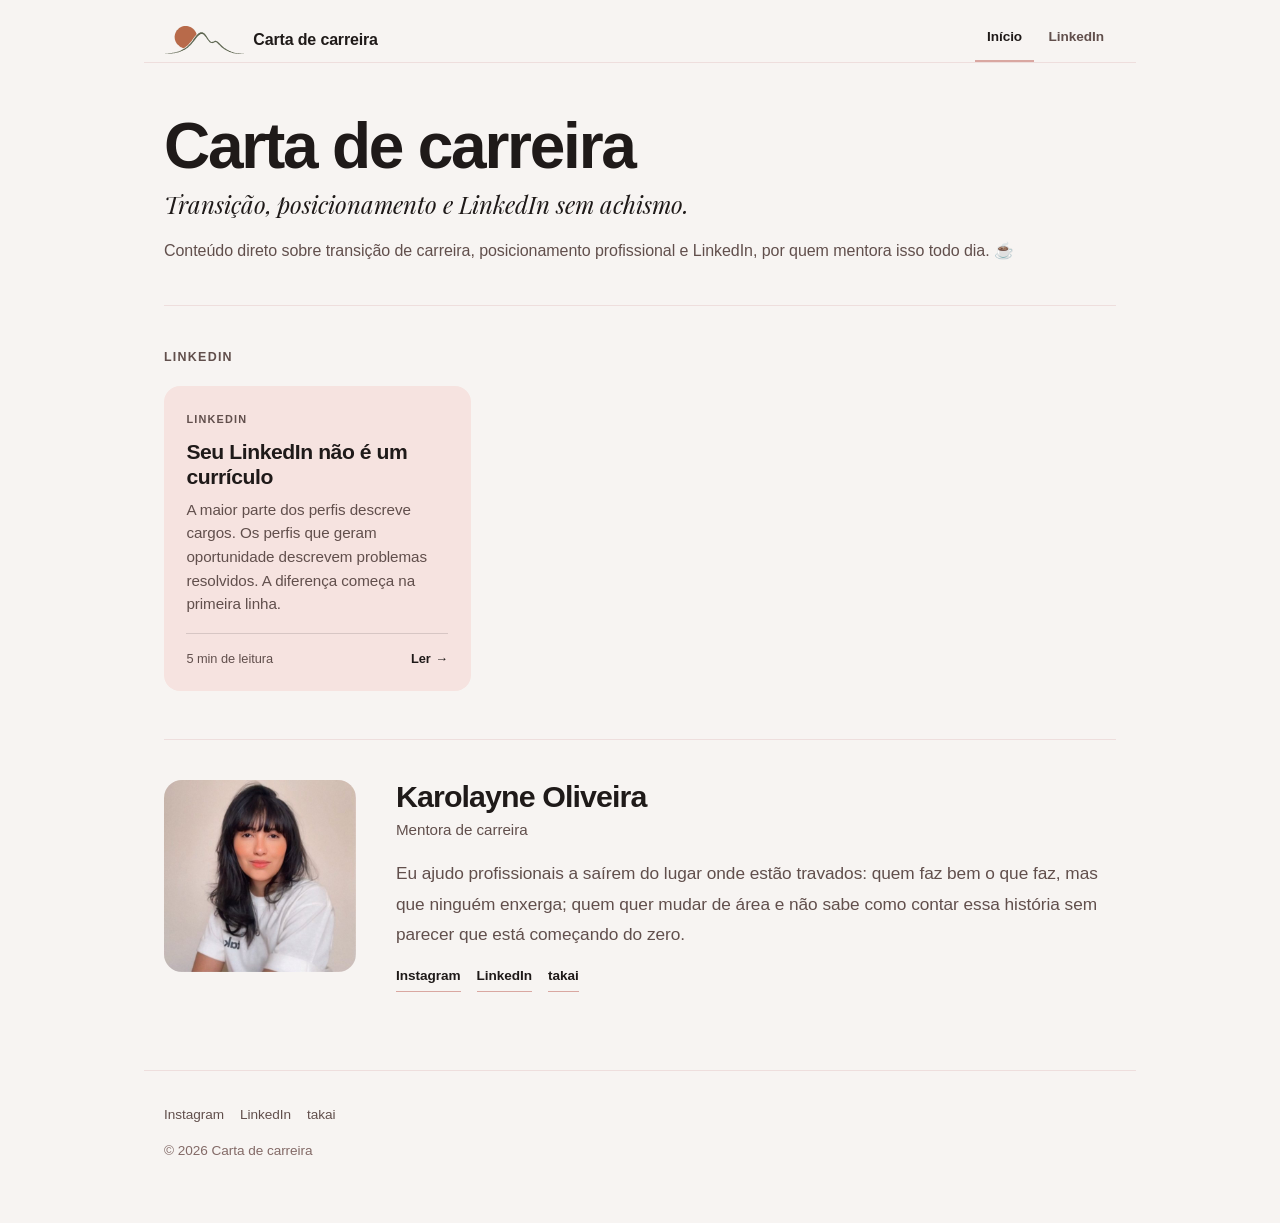
==== docs/index.html @ 56e6398c "Escreve a edição 2 da série de LinkedIn, ainda como rascunho A parte 2 trata da seção Sobre, com a t" ====
<!doctype html>
<html lang="pt-BR">
<head>
<meta charset="utf-8" />
<meta name="viewport" content="width=device-width, initial-scale=1" />
<title>Carta de carreira · Transição, posicionamento e LinkedIn sem achismo.</title>
<meta name="description" content="Conteúdo direto sobre transição de carreira, posicionamento profissional e LinkedIn, por quem mentora isso todo dia. ☕️" />
<link rel="canonical" href="https://somostakai.github.io/karolayne/" />
<link rel="icon" href="./assets/marca-takai.svg" />
<link rel="stylesheet" href="./estilo.css?v=ba05b41b" />

<meta property="og:type" content="website" />
<meta property="og:title" content="Carta de carreira" />
<meta property="og:description" content="Conteúdo direto sobre transição de carreira, posicionamento profissional e LinkedIn, por quem mentora isso todo dia. ☕️" />
<meta property="og:url" content="https://somostakai.github.io/karolayne/" />
<meta property="og:image" content="https://somostakai.github.io/karolayne/assets/og-imagem.png" />
<meta property="og:site_name" content="Carta de carreira" />
<meta name="twitter:card" content="summary_large_image" />
</head>
<body class="pagina-larga">

<header class="topo">
  <a class="topo__marca" href="./">
    <img src="./assets/marca-takai.svg" alt="" />
    <span>Carta de carreira</span>
  </a>
  <nav class="menu" aria-label="Assuntos"><a href="./" aria-current="page">Início</a><a href="./linkedin/">LinkedIn</a></nav>
</header>

<main>
  <div class="hero">
    <h1>Carta de carreira</h1>
    <p class="hero__tagline">Transição, posicionamento e LinkedIn sem achismo.</p>
    <p class="hero__descricao">Conteúdo direto sobre transição de carreira, posicionamento profissional e LinkedIn, por quem mentora isso todo dia. ☕️</p>
  </div>

  <section class="grupo">
  <div class="grupo__topo">
    <h2 class="grupo__titulo">LinkedIn</h2>
    
  </div>
  <ul class="cards"><li class="card card--1">
  <a class="card__link" href="./linkedin-headline/">
    <span class="card__etiqueta">LinkedIn</span>
    <h3 class="card__titulo">Seu LinkedIn não é um currículo</h3>
    <p class="card__resumo">A maior parte dos perfis descreve cargos. Os perfis que geram oportunidade descrevem problemas resolvidos. A diferença começa na primeira linha.</p>
    <span class="card__rodape">
      <span class="card__tempo">5 min de leitura</span>
      <span class="card__ler">Ler<span class="card__seta" aria-hidden="true">&rarr;</span></span>
    </span>
  </a>
</li></ul>
</section>

  <section class="sobre">
  <img class="sobre__foto" src="./assets/foto-karolayne.jpg" alt="Karolayne Oliveira" />
  <div class="sobre__texto">
    <h2 class="sobre__nome">Karolayne Oliveira</h2>
    <p class="sobre__papel">Mentora de carreira</p>
    <p>Eu ajudo profissionais a saírem do lugar onde estão travados: quem faz bem o que faz, mas que ninguém enxerga; quem quer mudar de área e não sabe como contar essa história sem parecer que está começando do zero.</p>
    <p class="sobre__redes"><a href="https://www.instagram.com/karolayne.os/" target="_blank" rel="noopener">Instagram</a><a href="https://www.linkedin.com/in/karolayneoliveira/" target="_blank" rel="noopener">LinkedIn</a><a href="https://linktr.ee/somostakai" target="_blank" rel="noopener">takai</a></p>
  </div>
</section>
</main>

<footer class="rodape">
  
  <p class="rodape__links"><a href="https://www.instagram.com/karolayne.os/" target="_blank" rel="noopener">Instagram</a><a href="https://www.linkedin.com/in/karolayneoliveira/" target="_blank" rel="noopener">LinkedIn</a><a href="https://linktr.ee/somostakai" target="_blank" rel="noopener">takai</a></p>
  <p>© 2026 Carta de carreira</p>
</footer>

</body>
</html>
---- docs/estilo.css ----
@font-face {
  font-family: 'Playfair Display';
  font-style: italic;
  font-weight: 400;
  font-display: swap;
  src: url('assets/fontes/playfair-italic-400-latin-ext.woff2') format('woff2');
  unicode-range: U+0100-02BA, U+02BD-02C5, U+02C7-02CC, U+02CE-02D7, U+02DD-02FF, U+0304, U+0308, U+0329, U+1D00-1DBF, U+1E00-1E9F, U+1EF2-1EFF, U+2020, U+20A0-20AB, U+20AD-20C0, U+2113, U+2C60-2C7F, U+A720-A7FF;
}

@font-face {
  font-family: 'Playfair Display';
  font-style: italic;
  font-weight: 400;
  font-display: swap;
  src: url('assets/fontes/playfair-italic-400-latin.woff2') format('woff2');
  unicode-range: U+0000-00FF, U+0131, U+0152-0153, U+02BB-02BC, U+02C6, U+02DA, U+02DC, U+0304, U+0308, U+0329, U+2000-206F, U+20AC, U+2122, U+2191, U+2193, U+2212, U+2215, U+FEFF, U+FFFD;
}

@font-face {
  font-family: 'Playfair Display';
  font-style: italic;
  font-weight: 600;
  font-display: swap;
  src: url('assets/fontes/playfair-italic-600-latin-ext.woff2') format('woff2');
  unicode-range: U+0100-02BA, U+02BD-02C5, U+02C7-02CC, U+02CE-02D7, U+02DD-02FF, U+0304, U+0308, U+0329, U+1D00-1DBF, U+1E00-1E9F, U+1EF2-1EFF, U+2020, U+20A0-20AB, U+20AD-20C0, U+2113, U+2C60-2C7F, U+A720-A7FF;
}

@font-face {
  font-family: 'Playfair Display';
  font-style: italic;
  font-weight: 600;
  font-display: swap;
  src: url('assets/fontes/playfair-italic-600-latin.woff2') format('woff2');
  unicode-range: U+0000-00FF, U+0131, U+0152-0153, U+02BB-02BC, U+02C6, U+02DA, U+02DC, U+0304, U+0308, U+0329, U+2000-206F, U+20AC, U+2122, U+2191, U+2193, U+2212, U+2215, U+FEFF, U+FFFD;
}

/* Carta de carreira, estilo único do site.
   Mexeu aqui, mudou no índice e em todas as edições.

   Cores da marca: #f7f4f2 (fundo) e #d9a7a1 (rosa).
   O rosa aparece como ele é, em botão e etiquetas, com texto escuro em cima
   (8,2:1). Como ele quase não contrasta com o card branco (2,1:1), o botão
   ganha uma borda um pouco mais fechada para ter silhueta. Texto rosa sobre
   fundo claro é o único caso que exige tom escurecido. */

:root {
  --surface: #f7f4f2;
  --surface-raised: #ffffff;
  --ink: #1f1a19;
  --ink-secondary: #614f4c;
  --ink-muted: #836a67;
  --border: #eededd;
  --accent: #d9a7a1;        /* a cor da marca, usada como ela é */
  --accent-borda: #c98179;  /* dá silhueta ao botão sobre o card branco */
  --accent-forte: #8b5b55;  /* só onde texto rosa precisa de contraste */
  --accent-tint: #f7e5e3;
  --destaque: #d9a7a1;
  --destaque-tint: #f7e5e3;
  --btn-ink: #1f1a19;
  --btn-bg: #d9a7a1;
  --shadow: 0 1px 2px rgba(31, 26, 25, 0.05), 0 8px 24px -12px rgba(31, 26, 25, 0.16);
  --largura: 40rem;
  --card-1: #f6e3e0;
  --card-2: #e7ece2;
  --card-3: #f7e7db;
  /* Helvetica em tudo, título e corpo. Ela não precisa de arquivo hospedado
     nem de licença de web: em Apple já vem instalada, e fora dela a Arial tem
     as mesmas métricas, então substitui sem alterar o layout. O contraste da
     página vem da Playfair nas citações, não de uma segunda fonte de texto. */
  --helvetica: "Helvetica Neue", Helvetica, Arial, "Liberation Sans", sans-serif;
  --titulo: var(--helvetica);
  --corpo: var(--helvetica);
  --citacao: "Playfair Display", Georgia, "Times New Roman", serif;
  --sans: var(--corpo);
  --serif: var(--corpo);
  color-scheme: light;
}

@media (prefers-color-scheme: dark) {
  :root:not([data-theme="light"]) {
    --card-1: #2b2220;
    --card-2: #232722;
    --card-3: #2c2420;
    --surface: #161313;
    --surface-raised: #211d1c;
    --ink: #f4f1f1;
    --ink-secondary: #cbc3c2;
    --ink-muted: #a09392;
    --border: #37302f;
    --accent: #d9a7a1;
    --accent-borda: #d9a7a1;
    --accent-forte: #e3bcb7;
    --accent-tint: rgba(217, 167, 161, 0.18);
    --destaque: #d9a7a1;
    --destaque-tint: rgba(217, 167, 161, 0.16);
    --btn-ink: #161313;
    --btn-bg: #d9a7a1;
    --shadow: 0 1px 2px rgba(0, 0, 0, 0.3), 0 8px 24px -12px rgba(0, 0, 0, 0.5);
    color-scheme: dark;
  }
}

:root[data-theme="dark"] {
  --card-1: #2b2220;
  --card-2: #232722;
  --card-3: #2c2420;
  --surface: #161313;
  --surface-raised: #211d1c;
  --ink: #f4f1f1;
  --ink-secondary: #cbc3c2;
  --ink-muted: #a09392;
  --border: #37302f;
  --accent: #d9a7a1;
  --accent-borda: #d9a7a1;
  --accent-forte: #e3bcb7;
  --accent-tint: rgba(217, 167, 161, 0.18);
  --destaque: #d9a7a1;
  --destaque-tint: rgba(217, 167, 161, 0.16);
  --btn-ink: #161313;
  --btn-bg: #d9a7a1;
  --shadow: 0 1px 2px rgba(0, 0, 0, 0.3), 0 8px 24px -12px rgba(0, 0, 0, 0.5);
  color-scheme: dark;
}

* { box-sizing: border-box; }
html { -webkit-text-size-adjust: 100%; scroll-behavior: smooth; }
body {
  margin: 0;
  background: var(--surface);
  color: var(--ink);
  font-family: var(--corpo);
  font-size: 1.08rem;
  line-height: 1.78;
  letter-spacing: -0.003em;
  -webkit-font-smoothing: antialiased;
}

/* ---------- topo e rodapé ---------- */

.topo {
  max-width: var(--largura); margin: 0 auto;
  padding: 1.1rem 1.25rem 0;
  border-bottom: 1px solid var(--border);
  display: flex; align-items: center; justify-content: space-between;
  flex-wrap: wrap; gap: 0.5rem 1.5rem;
}
.topo__marca {
  display: inline-flex; align-items: center; gap: 0.6rem;
  text-decoration: none; color: var(--ink);
  font-family: var(--sans); font-size: 0.9rem; font-weight: 700;
  letter-spacing: 0.01em;
}
.topo__marca img { height: 28px; width: auto; }
.topo__marca span { font-family: var(--titulo); font-weight: 800; letter-spacing: -0.01em; font-size: 1rem; }
.topo__marca:hover { color: var(--accent-forte); }

/* Menu de assuntos. Rola na horizontal no celular em vez de quebrar linha,
   para o cabeçalho não crescer conforme os assuntos aumentam. */
.menu {
  display: flex; gap: 0.15rem; margin-left: auto;
  overflow-x: auto; scrollbar-width: none;
  font-family: var(--sans);
}
.menu::-webkit-scrollbar { display: none; }
.menu a {
  flex: none;
  padding: 0.45rem 0.75rem 0.7rem;
  font-size: 0.85rem; font-weight: 600; text-decoration: none;
  color: var(--ink-secondary); white-space: nowrap;
  border-bottom: 2px solid transparent;
}
.menu a:hover { color: var(--ink); }
.menu a[aria-current="page"] {
  color: var(--ink); border-bottom-color: var(--accent);
}

.rodape {
  max-width: var(--largura); margin: 0 auto; padding: 2rem 1.25rem 3rem;
  border-top: 1px solid var(--border);
  font-family: var(--sans);
  font-size: 0.85rem; color: var(--ink-muted);
}
.rodape p { margin: 0 0 0.75rem; }
.rodape__bio { color: var(--ink-secondary); }
.rodape__links { display: flex; flex-wrap: wrap; gap: 1rem; }
.rodape a { color: var(--ink-secondary); text-decoration: none; }
.rodape a:hover { color: var(--accent); text-decoration: underline; }

main { max-width: var(--largura); margin: 0 auto; padding: 0 1.25rem 4rem; }

/* ---------- barra de progresso ---------- */

.progresso {
  position: fixed; top: 0; left: 0; height: 3px; width: 0;
  background: var(--accent); z-index: 10; transition: width 80ms linear;
}

/* ---------- cabeçalho da edição ---------- */

.cabecalho { padding: 2rem 0 1.5rem; border-bottom: 1px solid var(--border); margin-bottom: 2rem; }
.etiqueta {
  display: inline-block;
  font-family: var(--sans);
  font-size: 0.72rem; font-weight: 700; text-transform: uppercase; letter-spacing: 0.08em;
  color: var(--btn-ink); background: var(--accent);
  padding: 0.3rem 0.6rem; border-radius: 999px; margin-bottom: 1rem;
}
h1 {
  font-family: var(--titulo);
  font-size: clamp(2.1rem, 6.5vw, 3rem); line-height: 1.08;
  letter-spacing: -0.03em; margin: 0 0 0.75rem; font-weight: 800;
}
.subtitulo {
  font-family: var(--citacao); font-style: italic;
  font-size: 1.28rem; line-height: 1.45; color: var(--ink-secondary);
  margin: 0 0 1.25rem;
}
.meta { font-family: var(--sans); font-size: 0.82rem; color: var(--ink-muted); margin: 0; }

/* ---------- corpo do texto ---------- */

article h2 {
  font-family: var(--titulo);
  font-size: 1.55rem; line-height: 1.2; letter-spacing: -0.02em;
  margin: 2.75rem 0 0.85rem; font-weight: 800;
}
article h3 {
  font-family: var(--titulo);
  font-size: 1.2rem; line-height: 1.3; margin: 2rem 0 0.6rem; font-weight: 700;
}
article p { margin: 0 0 1.25rem; }
article ul, article ol { margin: 0 0 1.35rem; padding-left: 1.3rem; }
article li { margin-bottom: 0.55rem; }
article a { color: var(--ink); text-decoration: underline; text-decoration-color: var(--accent); text-underline-offset: 3px; }
article a:hover { color: var(--accent-forte); }
article strong { font-weight: 700; }
article del { color: var(--ink-muted); text-decoration-thickness: 1px; }
article img { max-width: 100%; height: auto; border-radius: 10px; margin: 1.5rem 0; }
article hr { border: 0; border-top: 1px solid var(--border); margin: 2.5rem 0; }
article code {
  font-family: ui-monospace, SFMono-Regular, Menlo, monospace;
  font-size: 0.9em; background: var(--surface-raised);
  border: 1px solid var(--border); border-radius: 4px; padding: 0.1em 0.35em;
}
article blockquote {
  margin: 1.9rem 0; padding: 0.25rem 0 0.25rem 1.35rem;
  border-left: 3px solid var(--accent); color: var(--ink-secondary);
  font-family: var(--citacao); font-style: italic;
  font-size: 1.22rem; line-height: 1.5;
}
article blockquote p { margin: 0 0 0.85rem; }
article blockquote p:last-child { margin-bottom: 0; }

.callout {
  background: var(--surface-raised); border: 1px solid var(--border);
  border-left: 3px solid var(--destaque);
  border-radius: 10px; padding: 1.15rem 1.25rem; margin: 1.75rem 0;
  font-size: 1rem;
}
.callout p:last-child, .callout ul:last-child, .callout ol:last-child { margin-bottom: 0; }
.callout--exercicio { border-left-color: var(--ink-secondary); }

/* ---------- chamada para o serviço ---------- */

.cta {
  margin: 3.5rem 0 0; padding: 2rem 1.5rem;
  background: var(--surface-raised); border: 1px solid var(--border);
  border-radius: 14px; box-shadow: var(--shadow); text-align: center;
}
.cta__titulo { font-size: 1.4rem; line-height: 1.25; margin: 0 0 0.75rem; font-weight: 700; }
.cta__texto { font-size: 1.02rem; color: var(--ink-secondary); margin: 0 0 1.5rem; }
.cta__botao {
  display: inline-block;
  font-family: var(--sans);
  font-size: 1rem; font-weight: 600; text-decoration: none;
  color: var(--btn-ink); background: var(--btn-bg);
  border: 1px solid var(--accent-borda);
  padding: 0.85rem 1.6rem; border-radius: 999px;
  transition: transform 120ms ease, opacity 120ms ease;
}
.cta__botao:hover { transform: translateY(-1px); opacity: 0.92; }
.cta__nota { font-family: var(--sans); font-size: 0.8rem; color: var(--ink-muted); margin: 0.9rem 0 0; }

/* ---------- outras partes da série ---------- */

.relacionadas { margin-top: 3rem; }
.relacionadas__titulo {
  font-family: var(--sans);
  font-size: 0.78rem; font-weight: 700; text-transform: uppercase; letter-spacing: 0.08em;
  color: var(--ink-muted); margin: 0 0 0.9rem;
}
.rel { list-style: none; margin: 0; padding: 0; }
.rel li { border-top: 1px solid var(--border); }
.rel a { display: flex; gap: 0.85rem; align-items: baseline; padding: 0.85rem 0; text-decoration: none; color: var(--ink); }
.rel a:hover .rel__titulo { color: var(--accent); }
.rel__num { font-family: var(--sans); font-size: 0.75rem; font-weight: 700; color: var(--ink-muted); min-width: 1.1rem; }
.rel__titulo { font-size: 1rem; line-height: 1.35; }


/* ---------- voltar ao topo ---------- */

.ao-topo {
  position: fixed; right: 1.1rem; bottom: 1.1rem; z-index: 20;
  display: flex; align-items: center; justify-content: center;
  width: 2.75rem; height: 2.75rem; padding: 0;
  border: 1px solid var(--accent-borda); border-radius: 999px;
  background: var(--btn-bg); color: var(--btn-ink);
  cursor: pointer; box-shadow: var(--shadow);
  /* escondido até a pessoa descer o suficiente para o botão fazer sentido */
  opacity: 0; visibility: hidden; transform: translateY(0.5rem);
  transition: opacity 160ms ease, transform 160ms ease, visibility 160ms;
}
.ao-topo.visivel { opacity: 1; visibility: visible; transform: translateY(0); }
.ao-topo:hover { opacity: 0.92; }
.ao-topo:focus-visible { outline: 2px solid var(--ink); outline-offset: 2px; }
.ao-topo svg { width: 1.1rem; height: 1.1rem; display: block; }

@media (prefers-reduced-motion: reduce) {
  .ao-topo { transition: none; }
}


/* ---------- convite discreto no topo do artigo ---------- */

.cta-topo {
  display: inline-flex; align-items: center; gap: 0.35rem;
  margin-top: 0.9rem;
  font-family: var(--sans); font-size: 0.86rem; font-weight: 600;
  color: var(--accent-forte); text-decoration: none;
  border-bottom: 1px solid var(--accent);
  padding-bottom: 1px;
}
.cta-topo:hover { color: var(--ink); border-bottom-color: var(--ink); }
.cta-topo__seta { transition: transform 120ms ease; }
.cta-topo:hover .cta-topo__seta { transform: translateX(2px); }


/* ---------- capa ---------- */

.pagina-larga { --largura: 62rem; }

.hero {
  padding: 3.2rem 0 2.6rem;
  border-bottom: 1px solid var(--border); margin-bottom: 2.5rem;
}
/* O tamanho acompanha a largura para o título caber em uma linha sem
   precisar de nowrap, que estouraria a tela em aparelho estreito. */
.hero h1 {
  font-size: clamp(1.95rem, 8.6vw, 4rem); line-height: 1.02;
  letter-spacing: -0.035em; margin: 0 0 0.5rem;
}
.hero__tagline {
  font-family: var(--citacao); font-style: italic;
  font-size: clamp(1.05rem, 2.7vw, 1.5rem); line-height: 1.35;
  color: var(--ink); margin: 0 0 1.1rem;
}
.hero__descricao {
  margin: 0; max-width: none;
  font-size: 1rem; line-height: 1.6; color: var(--ink-secondary);
  /* Sem quebra imposta: a linha inteira cabe na largura da capa e só quebra
     quando a tela é estreita demais para ela. */
  text-wrap: pretty;
}

/* ---------- grade de textos ---------- */

.grupo { margin-bottom: 3rem; }
.grupo__topo {
  display: flex; align-items: baseline; justify-content: space-between;
  gap: 1rem; margin-bottom: 1.1rem;
}
.grupo__titulo {
  font-family: var(--sans);
  font-size: 0.78rem; font-weight: 700; text-transform: uppercase;
  letter-spacing: 0.1em; color: var(--ink-secondary); margin: 0;
}
.grupo__todos {
  font-family: var(--sans); font-size: 0.82rem; font-weight: 600;
  color: var(--accent-forte); text-decoration: none; white-space: nowrap;
}
.grupo__todos:hover { text-decoration: underline; }

.cards {
  list-style: none; margin: 0; padding: 0;
  display: grid; gap: 1rem;
  grid-template-columns: repeat(auto-fill, minmax(17.5rem, 1fr));
}
.card { border-radius: 16px; overflow: hidden; }
.card--1 { background: var(--card-1); }
.card--2 { background: var(--card-2); }
.card--3 { background: var(--card-3); }
.card__link {
  display: flex; flex-direction: column; height: 100%;
  padding: 1.5rem 1.4rem 1.25rem; gap: 0.55rem;
  text-decoration: none; color: var(--ink);
  transition: transform 140ms ease;
}
.card:hover .card__link { transform: translateY(-2px); }
.card__etiqueta {
  font-family: var(--sans);
  font-size: 0.68rem; font-weight: 700; text-transform: uppercase;
  letter-spacing: 0.11em; color: var(--ink-secondary);
}
.card__titulo {
  font-family: var(--titulo);
  font-size: 1.32rem; line-height: 1.16; letter-spacing: -0.02em;
  font-weight: 800; margin: 0.15rem 0 0;
}
.card__resumo {
  font-size: 0.95rem; line-height: 1.55;
  color: var(--ink-secondary); margin: 0 0 0.5rem;
}
.card__rodape {
  margin-top: auto; padding-top: 0.9rem;
  border-top: 1px solid rgba(31, 26, 25, 0.14);
  display: flex; align-items: center; justify-content: space-between;
  font-family: var(--sans); font-size: 0.8rem;
}
:root[data-theme="dark"] .card__rodape,
:root:not([data-theme="light"]) .card__rodape { border-top-color: rgba(244, 241, 241, 0.16); }
@media (prefers-color-scheme: light) {
  :root:not([data-theme="dark"]) .card__rodape { border-top-color: rgba(31, 26, 25, 0.14); }
}
.card__tempo { color: var(--ink-secondary); }
.card__ler { font-weight: 700; display: inline-flex; align-items: center; gap: 0.3rem; }
.card__seta { transition: transform 140ms ease; }
.card:hover .card__seta { transform: translateX(3px); }

.vazio { color: var(--ink-muted); font-style: italic; padding: 2rem 0; }

/* ---------- sobre a autora ---------- */

.sobre {
  margin-top: 1rem; padding-top: 2.5rem;
  border-top: 1px solid var(--border);
  display: grid; gap: 1.5rem;
}
@media (min-width: 44rem) {
  .sobre { grid-template-columns: 12rem 1fr; gap: 2.5rem; align-items: start; }
}
.sobre__foto {
  width: 100%; max-width: 12rem; aspect-ratio: 1; object-fit: cover;
  border-radius: 18px; display: block;
}
.sobre__foto--vazia { background: var(--card-1); }
.sobre__nome {
  font-family: var(--titulo);
  font-size: 1.9rem; line-height: 1.1; letter-spacing: -0.03em;
  font-weight: 800; margin: 0 0 0.2rem;
}
.sobre__papel {
  font-family: var(--sans); font-size: 0.95rem;
  color: var(--ink-secondary); margin: 0 0 1.1rem;
}
.sobre__texto p { margin: 0 0 0.9rem; color: var(--ink-secondary); }
.sobre__redes { display: flex; flex-wrap: wrap; gap: 1rem; margin-top: 1.2rem; }
.sobre__redes a {
  font-family: var(--sans); font-size: 0.85rem; font-weight: 600;
  color: var(--ink); text-decoration: none;
  border-bottom: 1px solid var(--accent); padding-bottom: 2px;
}
.sobre__redes a:hover { color: var(--accent-forte); }

/* Quebra de linha decidida no texto, respeitada só quando há largura para ela. */
.quebra-larga { display: none; }
@media (min-width: 48rem) { .quebra-larga { display: inline; } }
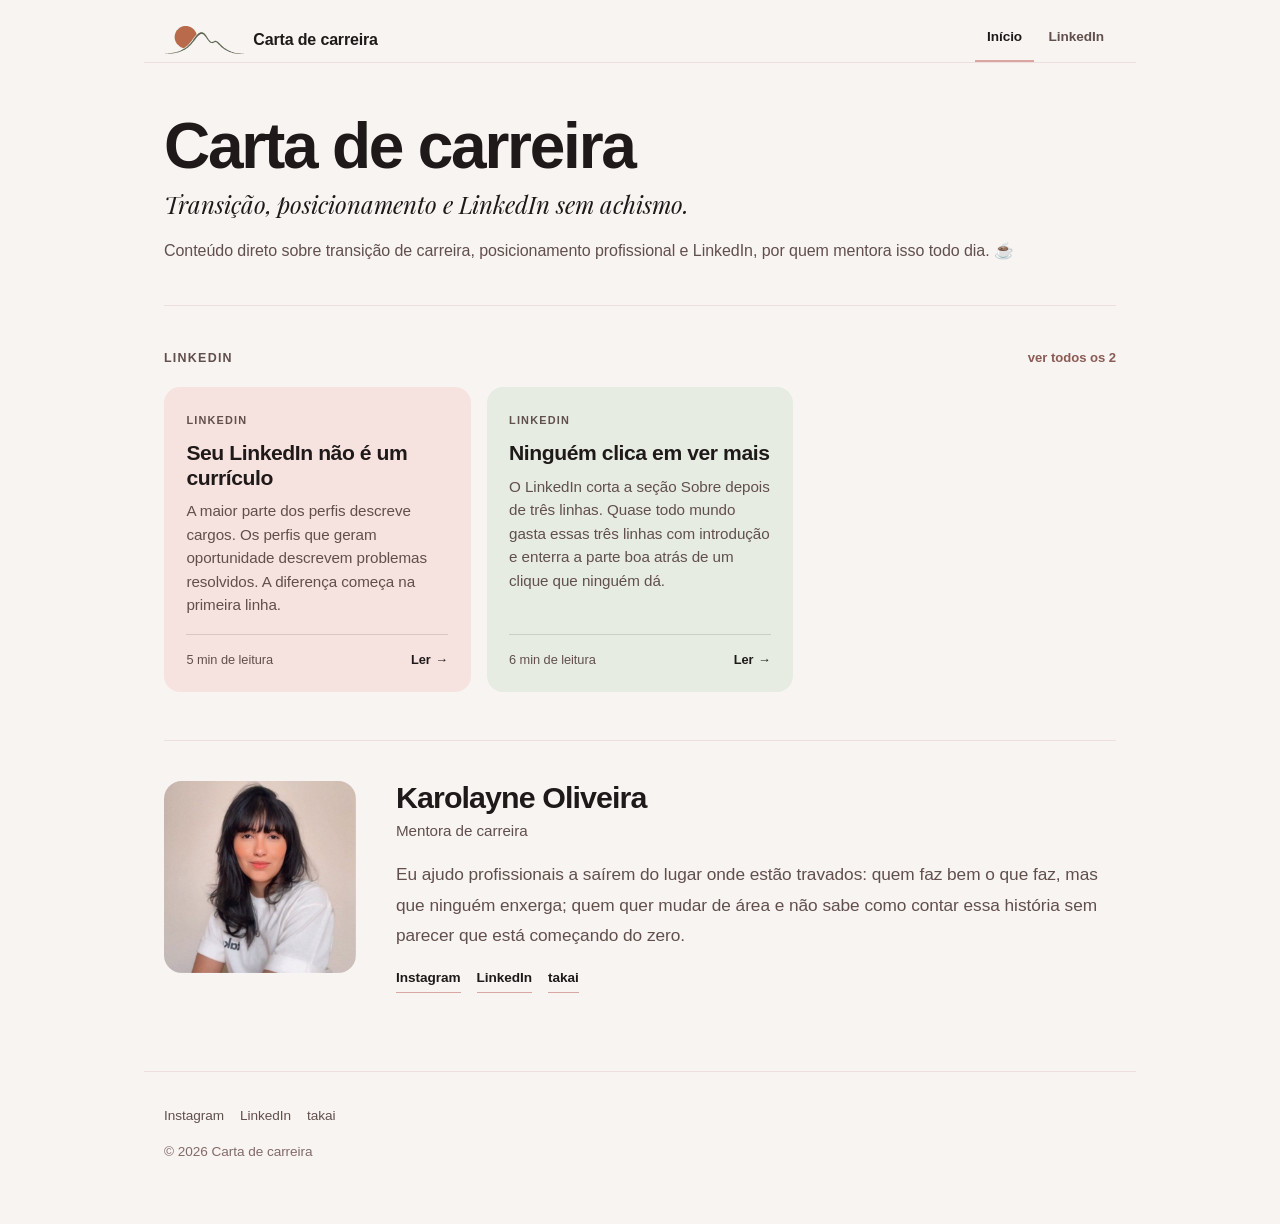
==== commit b521494e: "Publica a edição 2 da série de LinkedIn Aprovada na revisão. Sai o rascunho e o plano da série marca" ====
--- a/docs/index.html
+++ b/docs/index.html
@@ -37,7 +37,7 @@
   <section class="grupo">
   <div class="grupo__topo">
     <h2 class="grupo__titulo">LinkedIn</h2>
-    
+    <a class="grupo__todos" href="./linkedin/">ver todos os 2</a>
   </div>
   <ul class="cards"><li class="card card--1">
   <a class="card__link" href="./linkedin-headline/">
@@ -46,6 +46,17 @@
     <p class="card__resumo">A maior parte dos perfis descreve cargos. Os perfis que geram oportunidade descrevem problemas resolvidos. A diferença começa na primeira linha.</p>
     <span class="card__rodape">
       <span class="card__tempo">5 min de leitura</span>
+      <span class="card__ler">Ler<span class="card__seta" aria-hidden="true">&rarr;</span></span>
+    </span>
+  </a>
+</li>
+<li class="card card--2">
+  <a class="card__link" href="./linkedin-sobre/">
+    <span class="card__etiqueta">LinkedIn</span>
+    <h3 class="card__titulo">Ninguém clica em ver mais</h3>
+    <p class="card__resumo">O LinkedIn corta a seção Sobre depois de três linhas. Quase todo mundo gasta essas três linhas com introdução e enterra a parte boa atrás de um clique que ninguém dá.</p>
+    <span class="card__rodape">
+      <span class="card__tempo">6 min de leitura</span>
       <span class="card__ler">Ler<span class="card__seta" aria-hidden="true">&rarr;</span></span>
     </span>
   </a>
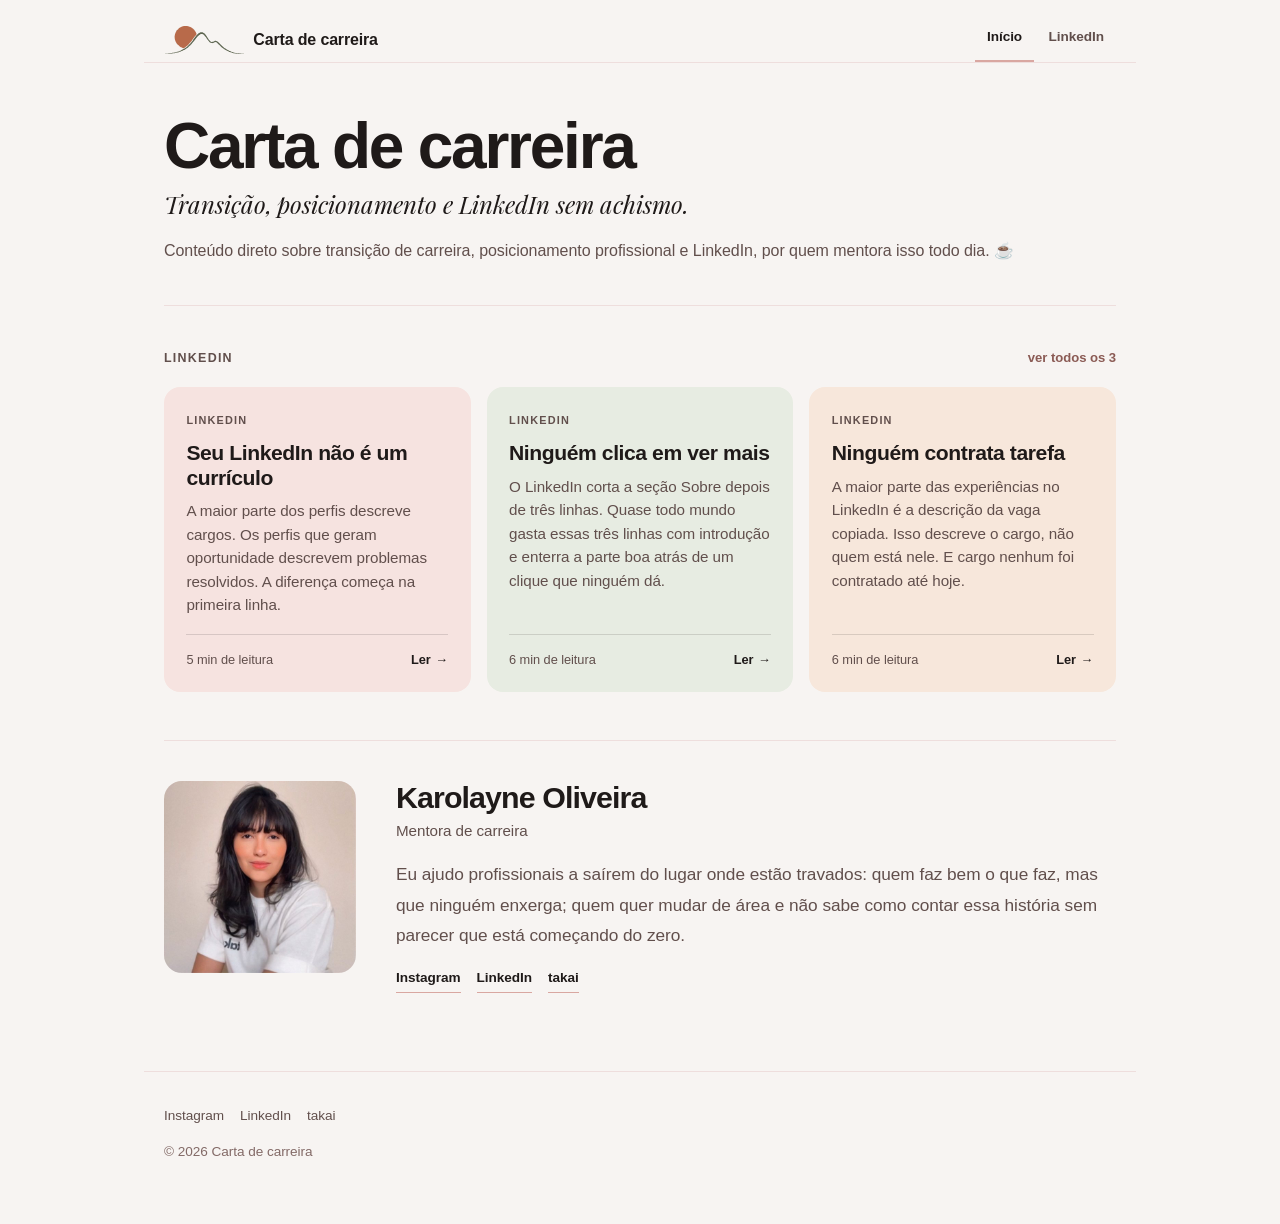
==== commit 9de1ea20: "Publica a edição 3 da série de LinkedIn Aprovada na revisão. Sai o rascunho e o plano marca a parte " ====
--- a/docs/index.html
+++ b/docs/index.html
@@ -37,7 +37,7 @@
   <section class="grupo">
   <div class="grupo__topo">
     <h2 class="grupo__titulo">LinkedIn</h2>
-    <a class="grupo__todos" href="./linkedin/">ver todos os 2</a>
+    <a class="grupo__todos" href="./linkedin/">ver todos os 3</a>
   </div>
   <ul class="cards"><li class="card card--1">
   <a class="card__link" href="./linkedin-headline/">
@@ -55,6 +55,17 @@
     <span class="card__etiqueta">LinkedIn</span>
     <h3 class="card__titulo">Ninguém clica em ver mais</h3>
     <p class="card__resumo">O LinkedIn corta a seção Sobre depois de três linhas. Quase todo mundo gasta essas três linhas com introdução e enterra a parte boa atrás de um clique que ninguém dá.</p>
+    <span class="card__rodape">
+      <span class="card__tempo">6 min de leitura</span>
+      <span class="card__ler">Ler<span class="card__seta" aria-hidden="true">&rarr;</span></span>
+    </span>
+  </a>
+</li>
+<li class="card card--3">
+  <a class="card__link" href="./linkedin-experiencias/">
+    <span class="card__etiqueta">LinkedIn</span>
+    <h3 class="card__titulo">Ninguém contrata tarefa</h3>
+    <p class="card__resumo">A maior parte das experiências no LinkedIn é a descrição da vaga copiada. Isso descreve o cargo, não quem está nele. E cargo nenhum foi contratado até hoje.</p>
     <span class="card__rodape">
       <span class="card__tempo">6 min de leitura</span>
       <span class="card__ler">Ler<span class="card__seta" aria-hidden="true">&rarr;</span></span>
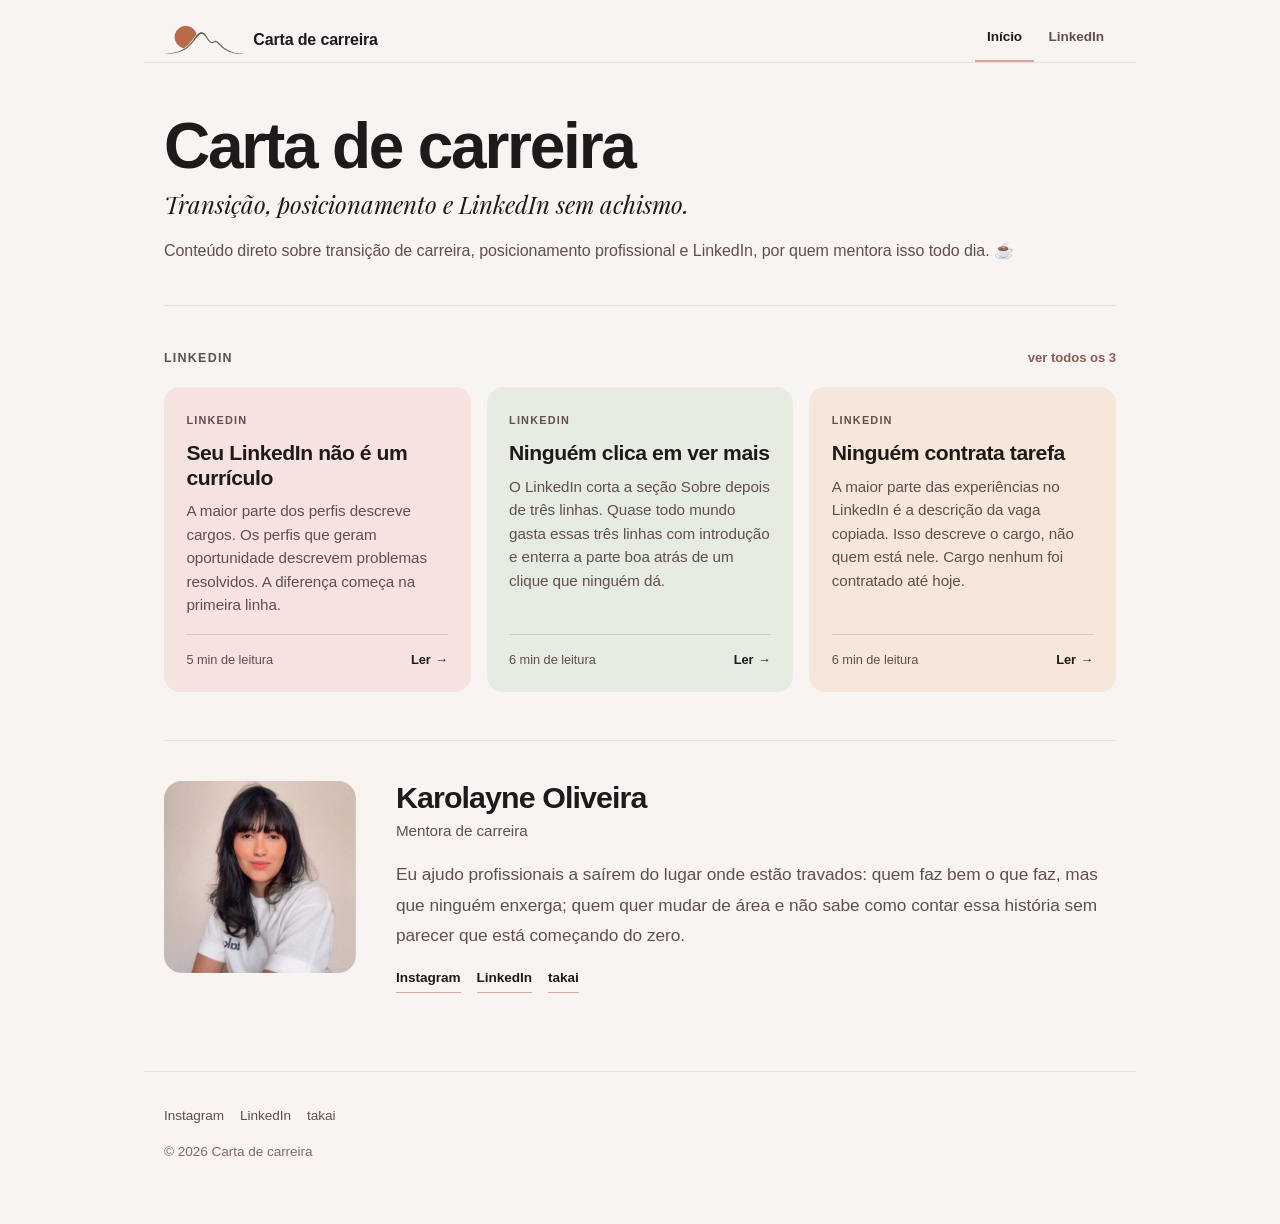
==== commit 235e220b: "Reescreve as frases que começavam com E Nas três edições publicadas havia treze frases abrindo com "" ====
--- a/docs/index.html
+++ b/docs/index.html
@@ -65,7 +65,7 @@
   <a class="card__link" href="./linkedin-experiencias/">
     <span class="card__etiqueta">LinkedIn</span>
     <h3 class="card__titulo">Ninguém contrata tarefa</h3>
-    <p class="card__resumo">A maior parte das experiências no LinkedIn é a descrição da vaga copiada. Isso descreve o cargo, não quem está nele. E cargo nenhum foi contratado até hoje.</p>
+    <p class="card__resumo">A maior parte das experiências no LinkedIn é a descrição da vaga copiada. Isso descreve o cargo, não quem está nele. Cargo nenhum foi contratado até hoje.</p>
     <span class="card__rodape">
       <span class="card__tempo">6 min de leitura</span>
       <span class="card__ler">Ler<span class="card__seta" aria-hidden="true">&rarr;</span></span>
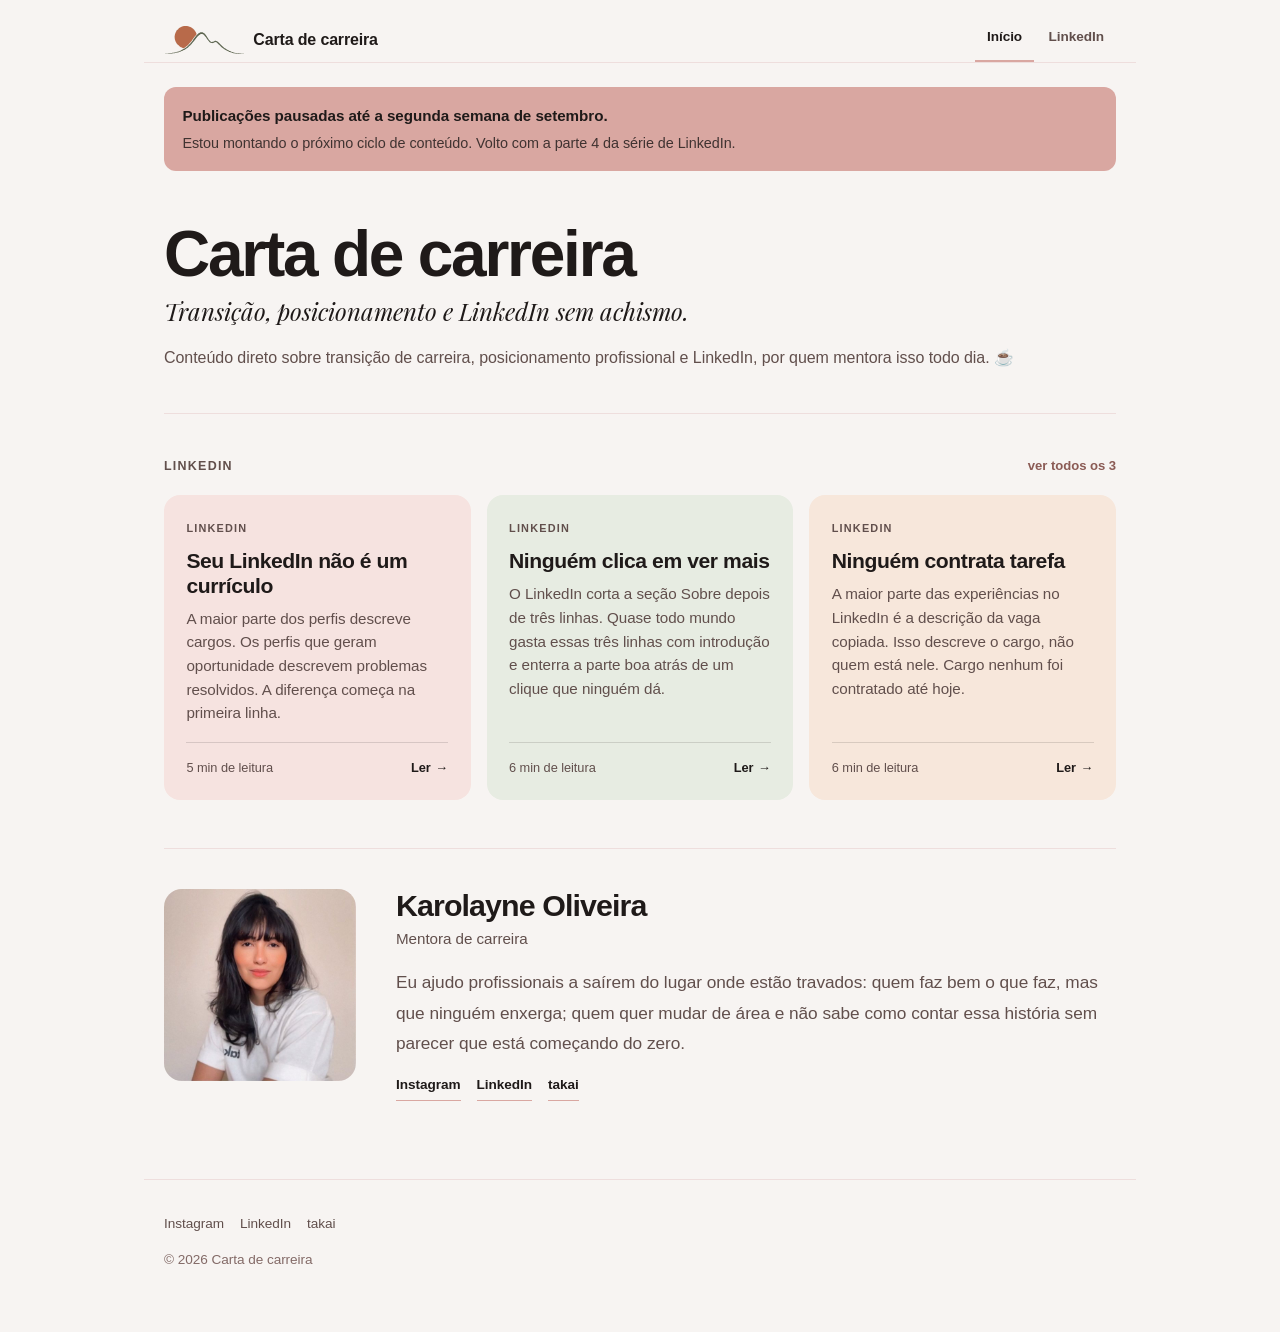
==== commit c008b4fa: "Anuncia a pausa nas publicações com um aviso que vence sozinho Faixa no topo das páginas de listagem" ====
--- a/docs/index.html
+++ b/docs/index.html
@@ -7,7 +7,7 @@
 <meta name="description" content="Conteúdo direto sobre transição de carreira, posicionamento profissional e LinkedIn, por quem mentora isso todo dia. ☕️" />
 <link rel="canonical" href="https://somostakai.github.io/karolayne/" />
 <link rel="icon" href="./assets/marca-takai.svg" />
-<link rel="stylesheet" href="./estilo.css?v=ba05b41b" />
+<link rel="stylesheet" href="./estilo.css?v=f9291752" />
 
 <meta property="og:type" content="website" />
 <meta property="og:title" content="Carta de carreira" />
@@ -28,6 +28,8 @@
 </header>
 
 <main>
+  <div class="aviso" role="status"><strong class="aviso__texto">Publicações pausadas até a segunda semana de setembro.</strong><span class="aviso__detalhe">Estou montando o próximo ciclo de conteúdo. Volto com a parte 4 da série de LinkedIn.</span></div>
+
   <div class="hero">
     <h1>Carta de carreira</h1>
     <p class="hero__tagline">Transição, posicionamento e LinkedIn sem achismo.</p>
--- a/docs/estilo.css
+++ b/docs/estilo.css
@@ -464,3 +464,16 @@
 /* Quebra de linha decidida no texto, respeitada só quando há largura para ela. */
 .quebra-larga { display: none; }
 @media (min-width: 48rem) { .quebra-larga { display: inline; } }
+
+/* ---------- aviso temporário ---------- */
+
+.aviso {
+  margin: 1.5rem 0 0;
+  padding: 0.9rem 1.15rem;
+  background: var(--accent); color: var(--btn-ink);
+  border-radius: 12px;
+  font-family: var(--sans);
+  display: flex; flex-wrap: wrap; align-items: baseline; gap: 0.15rem 0.6rem;
+}
+.aviso__texto { font-size: 0.95rem; font-weight: 700; }
+.aviso__detalhe { font-size: 0.9rem; opacity: 0.82; }
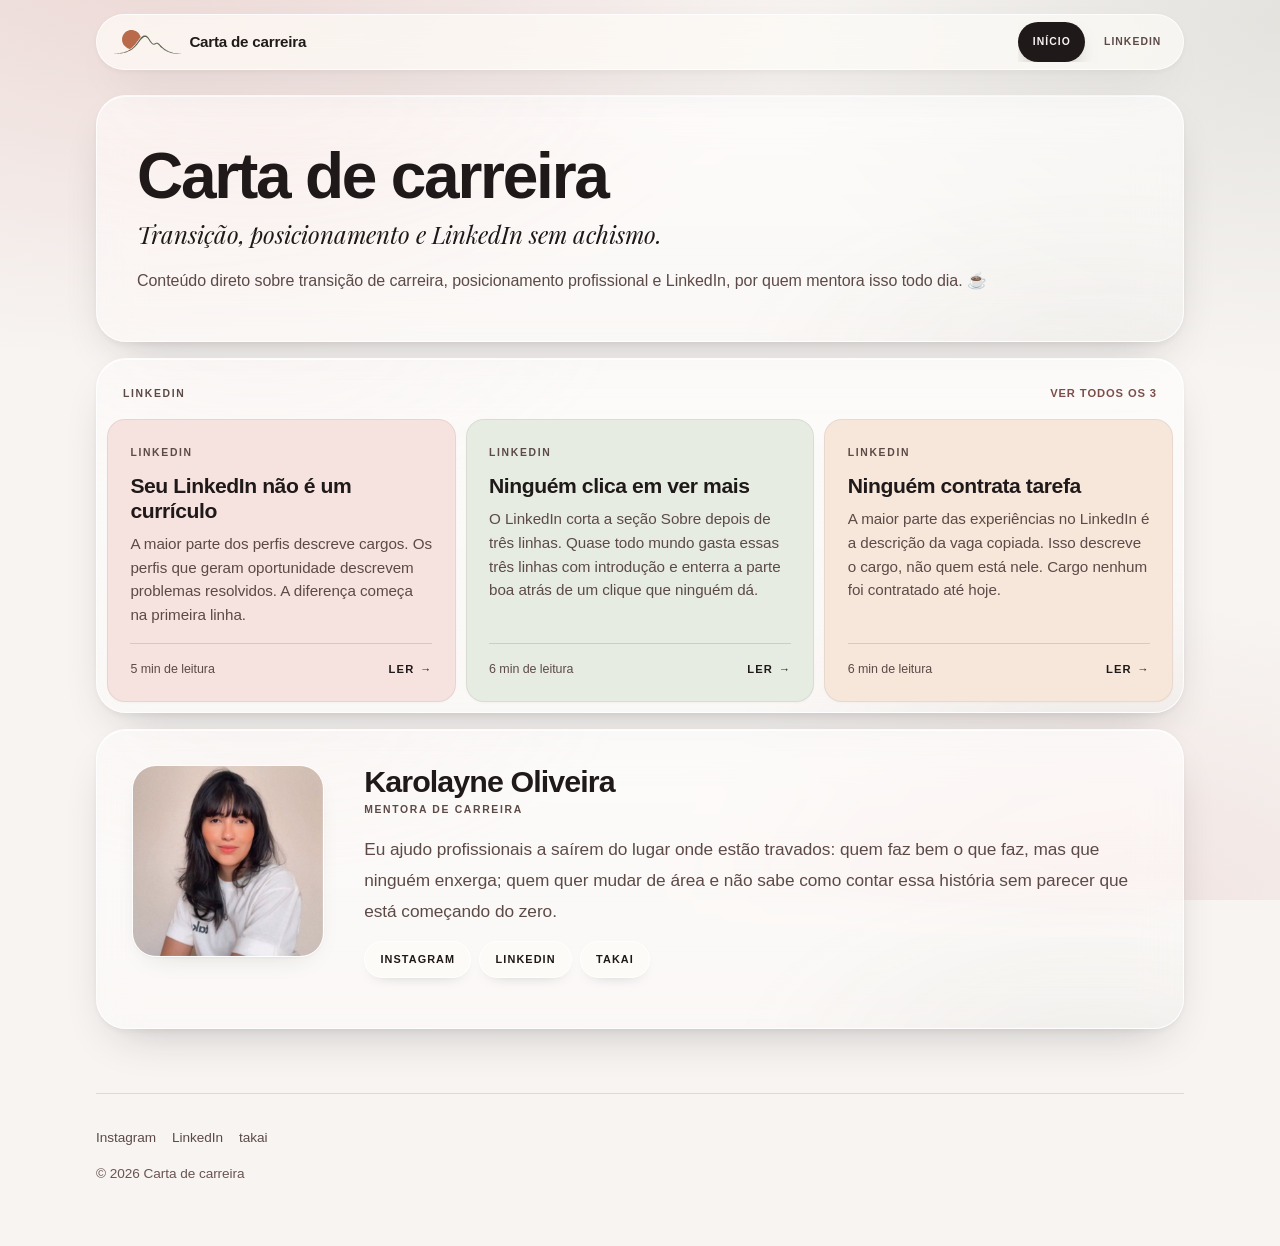
==== commit 5a822fa5: "Repagina o site na mesma casa de vidro dos painéis Os painéis da takai (social media, calculadora, f" ====
--- a/docs/index.html
+++ b/docs/index.html
@@ -7,7 +7,7 @@
 <meta name="description" content="Conteúdo direto sobre transição de carreira, posicionamento profissional e LinkedIn, por quem mentora isso todo dia. ☕️" />
 <link rel="canonical" href="https://somostakai.github.io/karolayne/" />
 <link rel="icon" href="./assets/marca-takai.svg" />
-<link rel="stylesheet" href="./estilo.css?v=f9291752" />
+<link rel="stylesheet" href="./estilo.css?v=4457b0b1" />
 
 <meta property="og:type" content="website" />
 <meta property="og:title" content="Carta de carreira" />
@@ -28,7 +28,7 @@
 </header>
 
 <main>
-  <div class="aviso" role="status"><strong class="aviso__texto">Publicações pausadas até a segunda semana de setembro.</strong><span class="aviso__detalhe">Estou montando o próximo ciclo de conteúdo. Volto com a parte 4 da série de LinkedIn.</span></div>
+  
 
   <div class="hero">
     <h1>Carta de carreira</h1>
--- a/docs/estilo.css
+++ b/docs/estilo.css
@@ -37,32 +37,67 @@
 /* Carta de carreira, estilo único do site.
    Mexeu aqui, mudou no índice e em todas as edições.
 
-   Cores da marca: #f7f4f2 (fundo) e #d9a7a1 (rosa).
-   O rosa aparece como ele é, em botão e etiquetas, com texto escuro em cima
-   (8,2:1). Como ele quase não contrasta com o card branco (2,1:1), o botão
-   ganha uma borda um pouco mais fechada para ter silhueta. Texto rosa sobre
-   fundo claro é o único caso que exige tom escurecido. */
+   Mesma casa dos painéis da takai (social media, calculadora, financeiro,
+   OKRs): fundo claro com duas manchas fixas da marca, molduras de vidro com
+   as células brancas soltas dentro, pílulas de vidro na navegação, cantos
+   bem arredondados e sombra baixa.
+
+   O que não vem dos painéis é a identidade da carta: a base #f7f4f2, o rosa
+   #d9a7a1 como cor de ação e a Helvetica no título e no corpo, com a Playfair
+   itálica nas citações. Os painéis usam terracota e Cormorant; aqui o
+   tratamento é o mesmo, a tipografia e a cor são as da carta.
+
+   O rosa aparece como ele é, com texto escuro em cima (8,2:1). Como ele quase
+   não contrasta com branco (2,1:1), o botão ganha uma borda mais fechada para
+   ter silhueta. Texto rosa sobre fundo claro é o único caso que exige tom
+   escurecido. */
 
 :root {
   --surface: #f7f4f2;
-  --surface-raised: #ffffff;
+  --papel: #ffffff;
   --ink: #1f1a19;
-  --ink-secondary: #614f4c;
-  --ink-muted: #836a67;
-  --border: #eededd;
+  --ink-secondary: #5c4a47;
+  --ink-muted: #6a5450;
+  --borda: rgba(31, 26, 25, 0.07);
+  --linha: rgba(31, 26, 25, 0.12);
   --accent: #d9a7a1;        /* a cor da marca, usada como ela é */
-  --accent-borda: #c98179;  /* dá silhueta ao botão sobre o card branco */
-  --accent-forte: #8b5b55;  /* só onde texto rosa precisa de contraste */
+  --accent-borda: #c98179;  /* dá silhueta ao botão sobre fundo claro */
+  --accent-forte: #7d4e49;  /* só onde texto rosa precisa de contraste */
   --accent-tint: #f7e5e3;
+  --oliva: #5f6752;         /* a segunda cor do logo, em detalhe */
   --destaque: #d9a7a1;
-  --destaque-tint: #f7e5e3;
   --btn-ink: #1f1a19;
   --btn-bg: #d9a7a1;
-  --shadow: 0 1px 2px rgba(31, 26, 25, 0.05), 0 8px 24px -12px rgba(31, 26, 25, 0.16);
+
+  /* vidro */
+  --vidro: rgba(252, 251, 247, 0.72);
+  --vidro-borda: rgba(255, 255, 255, 0.75);
+  --vidro-moldura:
+    linear-gradient(180deg, rgba(255, 255, 255, 0.66), rgba(255, 255, 255, 0.36)),
+    radial-gradient(520px 260px at 15% -10%, rgba(217, 167, 161, 0.2), transparent 70%),
+    radial-gradient(520px 260px at 92% 110%, rgba(95, 103, 82, 0.1), transparent 70%);
+  --vidro-luz: inset 0 1px 0 rgba(255, 255, 255, 0.85);
+  --desfoque: blur(22px) saturate(1.5);
+
+  /* as duas manchas da marca, paradas no fundo da página */
+  --fundo-fluido:
+    radial-gradient(1100px 700px at 12% -8%, rgba(217, 167, 161, 0.38), transparent 62%),
+    radial-gradient(900px 620px at 100% 2%, rgba(95, 103, 82, 0.12), transparent 58%),
+    radial-gradient(800px 560px at 88% 104%, rgba(217, 167, 161, 0.22), transparent 60%);
+
+  --sombra: 0 1px 2px rgba(31, 26, 25, 0.03), 0 10px 30px -18px rgba(31, 26, 25, 0.22);
+  --sombra-alta: 0 2px 6px rgba(31, 26, 25, 0.05), 0 20px 50px -24px rgba(31, 26, 25, 0.3);
+  --sombra-celula: 0 1px 2px rgba(31, 26, 25, 0.03);
+
+  --r-vidro: 30px;
+  --r-g: 24px;
+  --r-m: 18px;
   --largura: 40rem;
+
   --card-1: #f6e3e0;
   --card-2: #e7ece2;
   --card-3: #f7e7db;
+
   /* Helvetica em tudo, título e corpo. Ela não precisa de arquivo hospedado
      nem de licença de web: em Apple já vem instalada, e fora dela a Arial tem
      as mesmas métricas, então substitui sem alterar o layout. O contraste da
@@ -72,53 +107,83 @@
   --corpo: var(--helvetica);
   --citacao: "Playfair Display", Georgia, "Times New Roman", serif;
   --sans: var(--corpo);
-  --serif: var(--corpo);
   color-scheme: light;
 }
 
+/* No escuro o vidro inverte: a folha fica escura e translúcida, a luz de cima
+   quase desaparece e as manchas da marca ficam mais presentes para o fundo
+   não virar um cinza chapado. */
 @media (prefers-color-scheme: dark) {
   :root:not([data-theme="light"]) {
-    --card-1: #2b2220;
-    --card-2: #232722;
-    --card-3: #2c2420;
     --surface: #161313;
-    --surface-raised: #211d1c;
+    --papel: #211d1c;
     --ink: #f4f1f1;
     --ink-secondary: #cbc3c2;
-    --ink-muted: #a09392;
-    --border: #37302f;
+    --ink-muted: #bcb0af;
+    --borda: rgba(244, 241, 241, 0.09);
+    --linha: rgba(244, 241, 241, 0.14);
     --accent: #d9a7a1;
     --accent-borda: #d9a7a1;
     --accent-forte: #e3bcb7;
     --accent-tint: rgba(217, 167, 161, 0.18);
+    --oliva: #9aa78b;
     --destaque: #d9a7a1;
-    --destaque-tint: rgba(217, 167, 161, 0.16);
     --btn-ink: #161313;
     --btn-bg: #d9a7a1;
-    --shadow: 0 1px 2px rgba(0, 0, 0, 0.3), 0 8px 24px -12px rgba(0, 0, 0, 0.5);
+    --vidro: rgba(33, 29, 28, 0.66);
+    --vidro-borda: rgba(255, 255, 255, 0.1);
+    --vidro-moldura:
+      linear-gradient(180deg, rgba(255, 255, 255, 0.03), rgba(255, 255, 255, 0.012)),
+      radial-gradient(520px 260px at 15% -10%, rgba(217, 167, 161, 0.06), transparent 70%),
+      radial-gradient(520px 260px at 92% 110%, rgba(154, 167, 139, 0.04), transparent 70%);
+    --vidro-luz: inset 0 1px 0 rgba(255, 255, 255, 0.07);
+    --fundo-fluido:
+      radial-gradient(1100px 700px at 12% -8%, rgba(217, 167, 161, 0.18), transparent 62%),
+      radial-gradient(900px 620px at 100% 2%, rgba(154, 167, 139, 0.11), transparent 58%),
+      radial-gradient(800px 560px at 88% 104%, rgba(217, 167, 161, 0.12), transparent 60%);
+    --sombra: 0 1px 2px rgba(0, 0, 0, 0.3), 0 10px 30px -18px rgba(0, 0, 0, 0.6);
+    --sombra-alta: 0 2px 6px rgba(0, 0, 0, 0.35), 0 20px 50px -24px rgba(0, 0, 0, 0.7);
+    --sombra-celula: 0 1px 2px rgba(0, 0, 0, 0.25);
+    --card-1: #2b2220;
+    --card-2: #232722;
+    --card-3: #2c2420;
     color-scheme: dark;
   }
 }
 
 :root[data-theme="dark"] {
-  --card-1: #2b2220;
-  --card-2: #232722;
-  --card-3: #2c2420;
   --surface: #161313;
-  --surface-raised: #211d1c;
+  --papel: #211d1c;
   --ink: #f4f1f1;
   --ink-secondary: #cbc3c2;
-  --ink-muted: #a09392;
-  --border: #37302f;
+  --ink-muted: #bcb0af;
+  --borda: rgba(244, 241, 241, 0.09);
+  --linha: rgba(244, 241, 241, 0.14);
   --accent: #d9a7a1;
   --accent-borda: #d9a7a1;
   --accent-forte: #e3bcb7;
   --accent-tint: rgba(217, 167, 161, 0.18);
+  --oliva: #9aa78b;
   --destaque: #d9a7a1;
-  --destaque-tint: rgba(217, 167, 161, 0.16);
   --btn-ink: #161313;
   --btn-bg: #d9a7a1;
-  --shadow: 0 1px 2px rgba(0, 0, 0, 0.3), 0 8px 24px -12px rgba(0, 0, 0, 0.5);
+  --vidro: rgba(33, 29, 28, 0.66);
+  --vidro-borda: rgba(255, 255, 255, 0.1);
+  --vidro-moldura:
+    linear-gradient(180deg, rgba(255, 255, 255, 0.03), rgba(255, 255, 255, 0.012)),
+    radial-gradient(520px 260px at 15% -10%, rgba(217, 167, 161, 0.06), transparent 70%),
+    radial-gradient(520px 260px at 92% 110%, rgba(154, 167, 139, 0.04), transparent 70%);
+  --vidro-luz: inset 0 1px 0 rgba(255, 255, 255, 0.07);
+  --fundo-fluido:
+    radial-gradient(1100px 700px at 12% -8%, rgba(217, 167, 161, 0.18), transparent 62%),
+    radial-gradient(900px 620px at 100% 2%, rgba(154, 167, 139, 0.11), transparent 58%),
+    radial-gradient(800px 560px at 88% 104%, rgba(217, 167, 161, 0.12), transparent 60%);
+  --sombra: 0 1px 2px rgba(0, 0, 0, 0.3), 0 10px 30px -18px rgba(0, 0, 0, 0.6);
+  --sombra-alta: 0 2px 6px rgba(0, 0, 0, 0.35), 0 20px 50px -24px rgba(0, 0, 0, 0.7);
+  --sombra-celula: 0 1px 2px rgba(0, 0, 0, 0.25);
+  --card-1: #2b2220;
+  --card-2: #232722;
+  --card-3: #2c2420;
   color-scheme: dark;
 }
 
@@ -126,7 +191,9 @@
 html { -webkit-text-size-adjust: 100%; scroll-behavior: smooth; }
 body {
   margin: 0;
-  background: var(--surface);
+  padding: 0 1.25rem;
+  background: var(--fundo-fluido), var(--surface);
+  background-attachment: fixed;
   color: var(--ink);
   font-family: var(--corpo);
   font-size: 1.08rem;
@@ -135,48 +202,102 @@
   -webkit-font-smoothing: antialiased;
 }
 
+/* A moldura de vidro, repetida nos blocos que são "peça" e não texto corrido.
+   Dentro dela as células são opacas, como nos painéis. */
+.hero,
+.grupo,
+.sobre,
+.cta,
+.relacionadas {
+  border: 1px solid var(--vidro-borda);
+  border-radius: var(--r-vidro);
+  background: var(--vidro-moldura);
+  -webkit-backdrop-filter: var(--desfoque);
+  backdrop-filter: var(--desfoque);
+  box-shadow: var(--sombra-alta), var(--vidro-luz);
+}
+
+/* O rótulo miúdo e tracado dos painéis, usado em tudo que é etiqueta de
+   seção e não título. */
+.grupo__titulo,
+.relacionadas__titulo,
+.card__etiqueta,
+.meta {
+  font-family: var(--sans);
+  font-size: 0.65rem;
+  font-weight: 600;
+  letter-spacing: 0.16em;
+  text-transform: uppercase;
+  color: var(--ink-muted);
+}
+
 /* ---------- topo e rodapé ---------- */
 
+/* A pílula de vidro grudada no topo: a peça mais evidente do sistema. */
 .topo {
-  max-width: var(--largura); margin: 0 auto;
-  padding: 1.1rem 1.25rem 0;
-  border-bottom: 1px solid var(--border);
-  display: flex; align-items: center; justify-content: space-between;
-  flex-wrap: wrap; gap: 0.5rem 1.5rem;
+  position: sticky; top: 12px; z-index: 30;
+  max-width: var(--largura); margin: 14px auto 1.6rem;
+  display: flex; align-items: center; flex-wrap: nowrap;
+  gap: 0.75rem;
+  padding: 7px 7px 7px 1rem;
+  background: var(--vidro);
+  border: 1px solid var(--vidro-borda);
+  border-radius: 999px;
+  -webkit-backdrop-filter: blur(20px) saturate(1.5);
+  backdrop-filter: blur(20px) saturate(1.5);
+  box-shadow: var(--sombra-alta);
 }
 .topo__marca {
-  display: inline-flex; align-items: center; gap: 0.6rem;
+  flex: 0 0 auto;
+  display: inline-flex; align-items: center; gap: 0.5rem;
   text-decoration: none; color: var(--ink);
-  font-family: var(--sans); font-size: 0.9rem; font-weight: 700;
-  letter-spacing: 0.01em;
-}
-.topo__marca img { height: 28px; width: auto; }
-.topo__marca span { font-family: var(--titulo); font-weight: 800; letter-spacing: -0.01em; font-size: 1rem; }
+}
+.topo__marca img { height: 24px; width: auto; }
+.topo__marca span {
+  font-family: var(--titulo); font-weight: 800;
+  letter-spacing: -0.015em; font-size: 0.95rem; line-height: 1;
+  white-space: nowrap;
+}
 .topo__marca:hover { color: var(--accent-forte); }
 
-/* Menu de assuntos. Rola na horizontal no celular em vez de quebrar linha,
-   para o cabeçalho não crescer conforme os assuntos aumentam. */
+/* Menu de assuntos em pílulas. Rola na horizontal em vez de quebrar linha,
+   para a barra ficar sempre de uma altura só. */
 .menu {
-  display: flex; gap: 0.15rem; margin-left: auto;
+  display: flex; gap: 4px;
+  margin-left: auto; min-width: 0;
   overflow-x: auto; scrollbar-width: none;
   font-family: var(--sans);
 }
 .menu::-webkit-scrollbar { display: none; }
 .menu a {
   flex: none;
-  padding: 0.45rem 0.75rem 0.7rem;
-  font-size: 0.85rem; font-weight: 600; text-decoration: none;
-  color: var(--ink-secondary); white-space: nowrap;
-  border-bottom: 2px solid transparent;
-}
-.menu a:hover { color: var(--ink); }
+  padding: 0.6rem 0.85rem;
+  border: 1px solid transparent; border-radius: 999px;
+  font-size: 0.65rem; font-weight: 600;
+  letter-spacing: 0.1em; text-transform: uppercase;
+  text-decoration: none; color: var(--ink-secondary);
+  white-space: nowrap;
+  transition: background 150ms ease, color 150ms ease;
+}
+.menu a:hover { background: var(--accent-tint); color: var(--ink); }
 .menu a[aria-current="page"] {
-  color: var(--ink); border-bottom-color: var(--accent);
+  background: var(--ink); color: var(--surface);
+  box-shadow: 0 10px 22px -12px rgba(31, 26, 25, 0.65);
+}
+
+@media (max-width: 620px) {
+  .topo {
+    position: static; flex-wrap: wrap; gap: 0.35rem;
+    border-radius: var(--r-g); padding: 0.9rem 0.75rem 0.75rem;
+  }
+  .topo__marca { padding-left: 0.25rem; }
+  .topo__marca span { font-size: 0.88rem; }
+  .menu { width: 100%; margin-left: 0; }
 }
 
 .rodape {
-  max-width: var(--largura); margin: 0 auto; padding: 2rem 1.25rem 3rem;
-  border-top: 1px solid var(--border);
+  max-width: var(--largura); margin: 0 auto; padding: 2rem 0 3rem;
+  border-top: 1px solid var(--linha);
   font-family: var(--sans);
   font-size: 0.85rem; color: var(--ink-muted);
 }
@@ -184,26 +305,28 @@
 .rodape__bio { color: var(--ink-secondary); }
 .rodape__links { display: flex; flex-wrap: wrap; gap: 1rem; }
 .rodape a { color: var(--ink-secondary); text-decoration: none; }
-.rodape a:hover { color: var(--accent); text-decoration: underline; }
-
-main { max-width: var(--largura); margin: 0 auto; padding: 0 1.25rem 4rem; }
+.rodape a:hover { color: var(--accent-forte); text-decoration: underline; }
+
+main { max-width: var(--largura); margin: 0 auto; padding: 0 0 4rem; }
 
 /* ---------- barra de progresso ---------- */
 
 .progresso {
   position: fixed; top: 0; left: 0; height: 3px; width: 0;
-  background: var(--accent); z-index: 10; transition: width 80ms linear;
+  background: var(--accent); z-index: 40; transition: width 80ms linear;
 }
 
 /* ---------- cabeçalho da edição ---------- */
 
-.cabecalho { padding: 2rem 0 1.5rem; border-bottom: 1px solid var(--border); margin-bottom: 2rem; }
+/* O artigo não vira moldura: o texto corre direto sobre o fundo, que é onde
+   as manchas da marca aparecem. O vidro fica nas peças ao redor. */
+.cabecalho { padding: 1.5rem 0 1.5rem; border-bottom: 1px solid var(--linha); margin-bottom: 2rem; }
 .etiqueta {
   display: inline-block;
   font-family: var(--sans);
-  font-size: 0.72rem; font-weight: 700; text-transform: uppercase; letter-spacing: 0.08em;
+  font-size: 0.65rem; font-weight: 600; text-transform: uppercase; letter-spacing: 0.14em;
   color: var(--btn-ink); background: var(--accent);
-  padding: 0.3rem 0.6rem; border-radius: 999px; margin-bottom: 1rem;
+  padding: 0.45rem 0.85rem; border-radius: 999px; margin-bottom: 1.1rem;
 }
 h1 {
   font-family: var(--titulo);
@@ -215,7 +338,7 @@
   font-size: 1.28rem; line-height: 1.45; color: var(--ink-secondary);
   margin: 0 0 1.25rem;
 }
-.meta { font-family: var(--sans); font-size: 0.82rem; color: var(--ink-muted); margin: 0; }
+.meta { margin: 0; }
 
 /* ---------- corpo do texto ---------- */
 
@@ -235,12 +358,12 @@
 article a:hover { color: var(--accent-forte); }
 article strong { font-weight: 700; }
 article del { color: var(--ink-muted); text-decoration-thickness: 1px; }
-article img { max-width: 100%; height: auto; border-radius: 10px; margin: 1.5rem 0; }
-article hr { border: 0; border-top: 1px solid var(--border); margin: 2.5rem 0; }
+article img { max-width: 100%; height: auto; border-radius: var(--r-m); margin: 1.5rem 0; }
+article hr { border: 0; border-top: 1px solid var(--linha); margin: 2.5rem 0; }
 article code {
   font-family: ui-monospace, SFMono-Regular, Menlo, monospace;
-  font-size: 0.9em; background: var(--surface-raised);
-  border: 1px solid var(--border); border-radius: 4px; padding: 0.1em 0.35em;
+  font-size: 0.9em; background: var(--papel);
+  border: 1px solid var(--borda); border-radius: 6px; padding: 0.1em 0.35em;
 }
 article blockquote {
   margin: 1.9rem 0; padding: 0.25rem 0 0.25rem 1.35rem;
@@ -251,102 +374,118 @@
 article blockquote p { margin: 0 0 0.85rem; }
 article blockquote p:last-child { margin-bottom: 0; }
 
+/* Célula opaca com uma barra de cor por dentro, como as notas dos painéis. */
 .callout {
-  background: var(--surface-raised); border: 1px solid var(--border);
-  border-left: 3px solid var(--destaque);
-  border-radius: 10px; padding: 1.15rem 1.25rem; margin: 1.75rem 0;
+  background: var(--papel); border: 1px solid var(--borda);
+  border-radius: var(--r-m);
+  box-shadow: var(--sombra-celula), inset 3px 0 0 var(--destaque);
+  padding: 1.15rem 1.35rem; margin: 1.75rem 0;
   font-size: 1rem;
 }
 .callout p:last-child, .callout ul:last-child, .callout ol:last-child { margin-bottom: 0; }
-.callout--exercicio { border-left-color: var(--ink-secondary); }
+.callout--exercicio { box-shadow: var(--sombra-celula), inset 3px 0 0 var(--oliva); }
 
 /* ---------- chamada para o serviço ---------- */
 
 .cta {
-  margin: 3.5rem 0 0; padding: 2rem 1.5rem;
-  background: var(--surface-raised); border: 1px solid var(--border);
-  border-radius: 14px; box-shadow: var(--shadow); text-align: center;
-}
-.cta__titulo { font-size: 1.4rem; line-height: 1.25; margin: 0 0 0.75rem; font-weight: 700; }
+  margin: 3.5rem 0 0; padding: 2.2rem 1.75rem;
+  text-align: center;
+}
+.cta__titulo { font-size: 1.4rem; line-height: 1.25; margin: 0 0 0.75rem; font-weight: 700; letter-spacing: -0.02em; }
 .cta__texto { font-size: 1.02rem; color: var(--ink-secondary); margin: 0 0 1.5rem; }
 .cta__botao {
   display: inline-block;
   font-family: var(--sans);
-  font-size: 1rem; font-weight: 600; text-decoration: none;
+  font-size: 0.72rem; font-weight: 600;
+  letter-spacing: 0.14em; text-transform: uppercase;
+  text-decoration: none;
   color: var(--btn-ink); background: var(--btn-bg);
   border: 1px solid var(--accent-borda);
-  padding: 0.85rem 1.6rem; border-radius: 999px;
-  transition: transform 120ms ease, opacity 120ms ease;
-}
-.cta__botao:hover { transform: translateY(-1px); opacity: 0.92; }
-.cta__nota { font-family: var(--sans); font-size: 0.8rem; color: var(--ink-muted); margin: 0.9rem 0 0; }
+  padding: 1rem 1.9rem; border-radius: 999px;
+  box-shadow: 0 10px 22px -14px rgba(31, 26, 25, 0.6);
+  transition: transform 140ms ease, box-shadow 140ms ease;
+}
+.cta__botao:hover { transform: translateY(-1px); box-shadow: 0 14px 26px -14px rgba(31, 26, 25, 0.65); }
+.cta__nota { font-family: var(--sans); font-size: 0.8rem; color: var(--ink-muted); margin: 1rem 0 0; }
 
 /* ---------- outras partes da série ---------- */
 
-.relacionadas { margin-top: 3rem; }
-.relacionadas__titulo {
-  font-family: var(--sans);
-  font-size: 0.78rem; font-weight: 700; text-transform: uppercase; letter-spacing: 0.08em;
-  color: var(--ink-muted); margin: 0 0 0.9rem;
-}
-.rel { list-style: none; margin: 0; padding: 0; }
-.rel li { border-top: 1px solid var(--border); }
-.rel a { display: flex; gap: 0.85rem; align-items: baseline; padding: 0.85rem 0; text-decoration: none; color: var(--ink); }
-.rel a:hover .rel__titulo { color: var(--accent); }
-.rel__num { font-family: var(--sans); font-size: 0.75rem; font-weight: 700; color: var(--ink-muted); min-width: 1.1rem; }
+.relacionadas { margin-top: 3rem; padding: 1.4rem 1.5rem 1.5rem; }
+.relacionadas__titulo { margin: 0 0 0.9rem; }
+.rel { list-style: none; margin: 0; padding: 0; display: grid; gap: 8px; }
+.rel li {
+  background: var(--papel); border: 1px solid var(--borda);
+  border-radius: var(--r-m); box-shadow: var(--sombra-celula);
+}
+.rel a {
+  display: flex; gap: 0.85rem; align-items: baseline;
+  padding: 0.9rem 1.1rem; text-decoration: none; color: var(--ink);
+}
+.rel a:hover .rel__titulo { color: var(--accent-forte); }
+.rel__num {
+  font-family: var(--sans); font-size: 0.7rem; font-weight: 600;
+  letter-spacing: 0.1em; color: var(--accent-forte); min-width: 1.1rem;
+}
 .rel__titulo { font-size: 1rem; line-height: 1.35; }
 
-
 /* ---------- voltar ao topo ---------- */
 
 .ao-topo {
-  position: fixed; right: 1.1rem; bottom: 1.1rem; z-index: 20;
+  position: fixed; right: 1.1rem; bottom: 1.1rem; z-index: 40;
   display: flex; align-items: center; justify-content: center;
-  width: 2.75rem; height: 2.75rem; padding: 0;
-  border: 1px solid var(--accent-borda); border-radius: 999px;
-  background: var(--btn-bg); color: var(--btn-ink);
-  cursor: pointer; box-shadow: var(--shadow);
+  width: 3rem; height: 3rem; padding: 0;
+  border: 1px solid var(--vidro-borda); border-radius: 999px;
+  background: var(--vidro); color: var(--ink);
+  -webkit-backdrop-filter: blur(14px) saturate(1.5);
+  backdrop-filter: blur(14px) saturate(1.5);
+  cursor: pointer; box-shadow: var(--sombra-alta);
   /* escondido até a pessoa descer o suficiente para o botão fazer sentido */
   opacity: 0; visibility: hidden; transform: translateY(0.5rem);
-  transition: opacity 160ms ease, transform 160ms ease, visibility 160ms;
+  transition: opacity 180ms ease, transform 180ms ease, visibility 180ms,
+              background 150ms ease, color 150ms ease;
 }
 .ao-topo.visivel { opacity: 1; visibility: visible; transform: translateY(0); }
-.ao-topo:hover { opacity: 0.92; }
-.ao-topo:focus-visible { outline: 2px solid var(--ink); outline-offset: 2px; }
-.ao-topo svg { width: 1.1rem; height: 1.1rem; display: block; }
-
-@media (prefers-reduced-motion: reduce) {
-  .ao-topo { transition: none; }
-}
-
+.ao-topo:hover { background: var(--ink); border-color: var(--ink); color: var(--surface); }
+.ao-topo:focus-visible { outline: 2px solid var(--accent-borda); outline-offset: 3px; }
+.ao-topo svg { width: 1.05rem; height: 1.05rem; display: block; }
+
+@media (max-width: 620px) {
+  .ao-topo { right: 0.9rem; bottom: 0.9rem; width: 2.75rem; height: 2.75rem; }
+}
 
 /* ---------- convite discreto no topo do artigo ---------- */
 
+/* A pílula de vidro dos painéis, no tamanho de um link. */
 .cta-topo {
-  display: inline-flex; align-items: center; gap: 0.35rem;
-  margin-top: 0.9rem;
-  font-family: var(--sans); font-size: 0.86rem; font-weight: 600;
+  display: inline-flex; align-items: center; gap: 0.4rem;
+  margin-top: 1rem;
+  padding: 0.55rem 1rem;
+  font-family: var(--sans); font-size: 0.72rem; font-weight: 600;
+  letter-spacing: 0.08em; text-transform: uppercase;
   color: var(--accent-forte); text-decoration: none;
-  border-bottom: 1px solid var(--accent);
-  padding-bottom: 1px;
-}
-.cta-topo:hover { color: var(--ink); border-bottom-color: var(--ink); }
-.cta-topo__seta { transition: transform 120ms ease; }
+  background: var(--vidro);
+  border: 1px solid var(--vidro-borda); border-radius: 999px;
+  -webkit-backdrop-filter: blur(14px);
+  backdrop-filter: blur(14px);
+  box-shadow: 0 6px 16px -12px rgba(31, 26, 25, 0.4);
+  transition: color 150ms ease, border-color 150ms ease;
+}
+.cta-topo:hover { color: var(--ink); border-color: var(--accent-borda); }
+.cta-topo__seta { transition: transform 140ms ease; }
 .cta-topo:hover .cta-topo__seta { transform: translateX(2px); }
 
-
 /* ---------- capa ---------- */
 
-.pagina-larga { --largura: 62rem; }
+.pagina-larga { --largura: 68rem; }
 
 .hero {
-  padding: 3.2rem 0 2.6rem;
-  border-bottom: 1px solid var(--border); margin-bottom: 2.5rem;
+  padding: clamp(2rem, 5vw, 3rem) clamp(1.35rem, 4vw, 2.5rem);
+  margin-bottom: 1rem;
 }
 /* O tamanho acompanha a largura para o título caber em uma linha sem
    precisar de nowrap, que estouraria a tela em aparelho estreito. */
 .hero h1 {
-  font-size: clamp(1.95rem, 8.6vw, 4rem); line-height: 1.02;
+  font-size: clamp(1.95rem, 8vw, 4rem); line-height: 1.02;
   letter-spacing: -0.035em; margin: 0 0 0.5rem;
 }
 .hero__tagline {
@@ -364,28 +503,31 @@
 
 /* ---------- grade de textos ---------- */
 
-.grupo { margin-bottom: 3rem; }
+/* Cada assunto é uma moldura de vidro com os cartões soltos dentro. */
+.grupo { margin-bottom: 1rem; padding: 10px; }
 .grupo__topo {
   display: flex; align-items: baseline; justify-content: space-between;
-  gap: 1rem; margin-bottom: 1.1rem;
-}
-.grupo__titulo {
-  font-family: var(--sans);
-  font-size: 0.78rem; font-weight: 700; text-transform: uppercase;
-  letter-spacing: 0.1em; color: var(--ink-secondary); margin: 0;
-}
+  gap: 1rem; padding: 0.9rem 1rem 1rem;
+}
+.grupo__titulo { margin: 0; color: var(--ink-secondary); }
 .grupo__todos {
-  font-family: var(--sans); font-size: 0.82rem; font-weight: 600;
+  font-family: var(--sans); font-size: 0.7rem; font-weight: 600;
+  letter-spacing: 0.08em; text-transform: uppercase;
   color: var(--accent-forte); text-decoration: none; white-space: nowrap;
 }
-.grupo__todos:hover { text-decoration: underline; }
+.grupo__todos:hover { color: var(--ink); text-decoration: underline; }
 
 .cards {
   list-style: none; margin: 0; padding: 0;
-  display: grid; gap: 1rem;
+  display: grid; gap: 10px;
   grid-template-columns: repeat(auto-fill, minmax(17.5rem, 1fr));
 }
-.card { border-radius: 16px; overflow: hidden; }
+.card {
+  border-radius: var(--r-m); overflow: hidden;
+  border: 1px solid var(--borda); box-shadow: var(--sombra-celula);
+  transition: box-shadow 180ms ease;
+}
+.card:hover { box-shadow: var(--sombra); }
 .card--1 { background: var(--card-1); }
 .card--2 { background: var(--card-2); }
 .card--3 { background: var(--card-3); }
@@ -393,14 +535,8 @@
   display: flex; flex-direction: column; height: 100%;
   padding: 1.5rem 1.4rem 1.25rem; gap: 0.55rem;
   text-decoration: none; color: var(--ink);
-  transition: transform 140ms ease;
-}
-.card:hover .card__link { transform: translateY(-2px); }
-.card__etiqueta {
-  font-family: var(--sans);
-  font-size: 0.68rem; font-weight: 700; text-transform: uppercase;
-  letter-spacing: 0.11em; color: var(--ink-secondary);
-}
+}
+.card__etiqueta { color: var(--ink-secondary); }
 .card__titulo {
   font-family: var(--titulo);
   font-size: 1.32rem; line-height: 1.16; letter-spacing: -0.02em;
@@ -414,7 +550,7 @@
   margin-top: auto; padding-top: 0.9rem;
   border-top: 1px solid rgba(31, 26, 25, 0.14);
   display: flex; align-items: center; justify-content: space-between;
-  font-family: var(--sans); font-size: 0.8rem;
+  font-family: var(--sans); font-size: 0.78rem;
 }
 :root[data-theme="dark"] .card__rodape,
 :root:not([data-theme="light"]) .card__rodape { border-top-color: rgba(244, 241, 241, 0.16); }
@@ -422,8 +558,12 @@
   :root:not([data-theme="dark"]) .card__rodape { border-top-color: rgba(31, 26, 25, 0.14); }
 }
 .card__tempo { color: var(--ink-secondary); }
-.card__ler { font-weight: 700; display: inline-flex; align-items: center; gap: 0.3rem; }
-.card__seta { transition: transform 140ms ease; }
+.card__ler {
+  font-weight: 600; font-size: 0.7rem;
+  letter-spacing: 0.1em; text-transform: uppercase;
+  display: inline-flex; align-items: center; gap: 0.35rem;
+}
+.card__seta { transition: transform 160ms ease; }
 .card:hover .card__seta { transform: translateX(3px); }
 
 .vazio { color: var(--ink-muted); font-style: italic; padding: 2rem 0; }
@@ -431,8 +571,8 @@
 /* ---------- sobre a autora ---------- */
 
 .sobre {
-  margin-top: 1rem; padding-top: 2.5rem;
-  border-top: 1px solid var(--border);
+  margin-top: 1rem;
+  padding: clamp(1.5rem, 4vw, 2.2rem);
   display: grid; gap: 1.5rem;
 }
 @media (min-width: 44rem) {
@@ -440,7 +580,9 @@
 }
 .sobre__foto {
   width: 100%; max-width: 12rem; aspect-ratio: 1; object-fit: cover;
-  border-radius: 18px; display: block;
+  border-radius: var(--r-g); display: block;
+  border: 1px solid var(--vidro-borda);
+  box-shadow: var(--sombra);
 }
 .sobre__foto--vazia { background: var(--card-1); }
 .sobre__nome {
@@ -449,17 +591,23 @@
   font-weight: 800; margin: 0 0 0.2rem;
 }
 .sobre__papel {
-  font-family: var(--sans); font-size: 0.95rem;
-  color: var(--ink-secondary); margin: 0 0 1.1rem;
+  font-family: var(--sans); font-size: 0.65rem; font-weight: 600;
+  letter-spacing: 0.16em; text-transform: uppercase;
+  color: var(--ink-muted); margin: 0.4rem 0 1.1rem;
 }
 .sobre__texto p { margin: 0 0 0.9rem; color: var(--ink-secondary); }
-.sobre__redes { display: flex; flex-wrap: wrap; gap: 1rem; margin-top: 1.2rem; }
+.sobre__redes { display: flex; flex-wrap: wrap; gap: 0.5rem; margin-top: 1.2rem; }
 .sobre__redes a {
-  font-family: var(--sans); font-size: 0.85rem; font-weight: 600;
+  font-family: var(--sans); font-size: 0.68rem; font-weight: 600;
+  letter-spacing: 0.1em; text-transform: uppercase;
   color: var(--ink); text-decoration: none;
-  border-bottom: 1px solid var(--accent); padding-bottom: 2px;
-}
-.sobre__redes a:hover { color: var(--accent-forte); }
+  padding: 0.5rem 0.95rem; border-radius: 999px;
+  background: var(--vidro); border: 1px solid var(--vidro-borda);
+  -webkit-backdrop-filter: blur(14px);
+  backdrop-filter: blur(14px);
+  box-shadow: 0 6px 16px -12px rgba(31, 26, 25, 0.4);
+}
+.sobre__redes a:hover { color: var(--accent-forte); border-color: var(--accent-borda); }
 
 /* Quebra de linha decidida no texto, respeitada só quando há largura para ela. */
 .quebra-larga { display: none; }
@@ -468,12 +616,31 @@
 /* ---------- aviso temporário ---------- */
 
 .aviso {
-  margin: 1.5rem 0 0;
-  padding: 0.9rem 1.15rem;
+  margin: 0 0 1rem;
+  padding: 0.9rem 1.25rem;
   background: var(--accent); color: var(--btn-ink);
-  border-radius: 12px;
+  border: 1px solid var(--accent-borda);
+  border-radius: 999px;
+  box-shadow: var(--sombra);
   font-family: var(--sans);
   display: flex; flex-wrap: wrap; align-items: baseline; gap: 0.15rem 0.6rem;
 }
-.aviso__texto { font-size: 0.95rem; font-weight: 700; }
-.aviso__detalhe { font-size: 0.9rem; opacity: 0.82; }
+.aviso__texto { font-size: 0.9rem; font-weight: 700; }
+.aviso__detalhe { font-size: 0.88rem; opacity: 0.82; }
+@media (max-width: 620px) { .aviso { border-radius: var(--r-g); } }
+
+@media (prefers-reduced-motion: reduce) {
+  html { scroll-behavior: auto; }
+  * { transition: none !important; animation: none !important; }
+}
+
+/* No papel o vidro não existe: tudo vira folha branca com um fio de borda. */
+@media print {
+  body { background: #fff; padding: 0; }
+  .hero, .grupo, .sobre, .cta, .relacionadas {
+    background: #fff; box-shadow: none; border: 1px solid var(--linha);
+    -webkit-backdrop-filter: none; backdrop-filter: none;
+  }
+  .topo { position: static; box-shadow: none; background: #fff; }
+  .progresso, .ao-topo, .cta-topo { display: none; }
+}
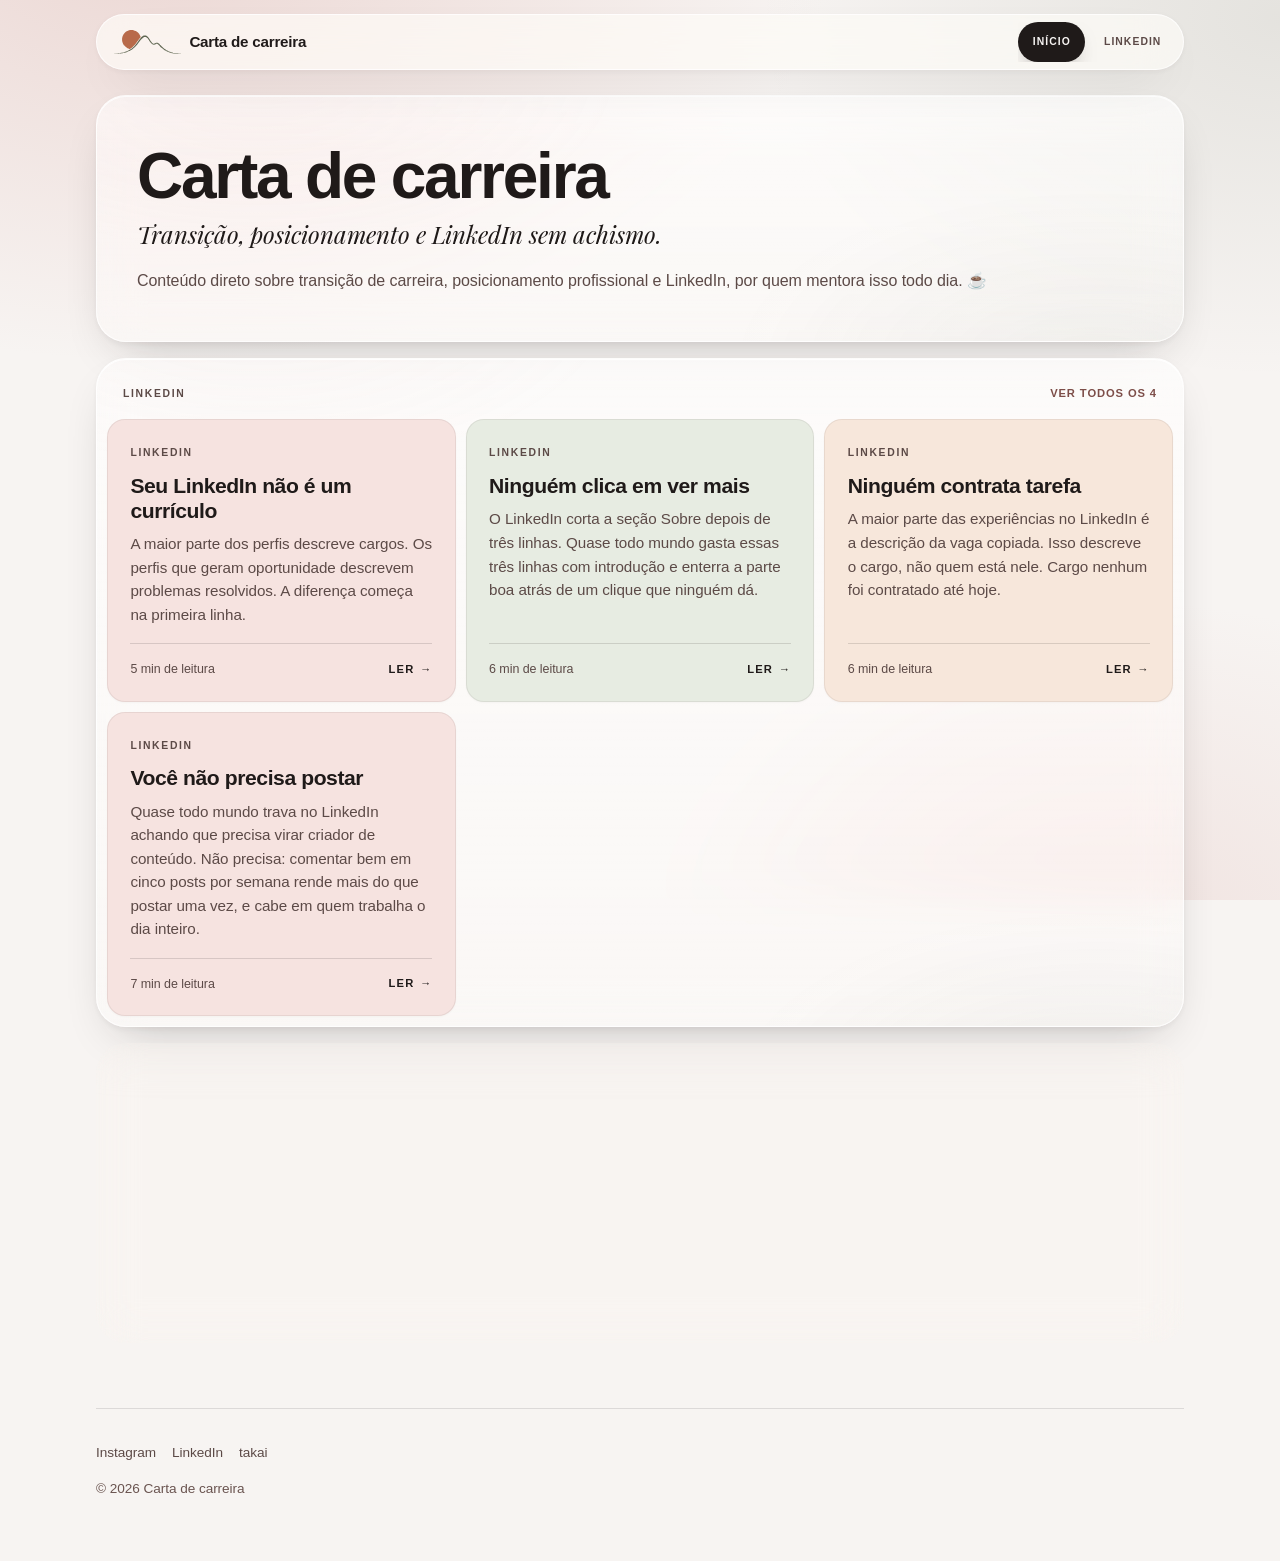
==== commit ab800655: "Publica a edição 4 e fecha a série de LinkedIn "Você não precisa postar": a presença que gera oportu" ====
--- a/docs/index.html
+++ b/docs/index.html
@@ -39,7 +39,7 @@
   <section class="grupo">
   <div class="grupo__topo">
     <h2 class="grupo__titulo">LinkedIn</h2>
-    <a class="grupo__todos" href="./linkedin/">ver todos os 3</a>
+    <a class="grupo__todos" href="./linkedin/">ver todos os 4</a>
   </div>
   <ul class="cards"><li class="card card--1">
   <a class="card__link" href="./linkedin-headline/">
@@ -73,6 +73,17 @@
       <span class="card__ler">Ler<span class="card__seta" aria-hidden="true">&rarr;</span></span>
     </span>
   </a>
+</li>
+<li class="card card--1">
+  <a class="card__link" href="./linkedin-presenca/">
+    <span class="card__etiqueta">LinkedIn</span>
+    <h3 class="card__titulo">Você não precisa postar</h3>
+    <p class="card__resumo">Quase todo mundo trava no LinkedIn achando que precisa virar criador de conteúdo. Não precisa: comentar bem em cinco posts por semana rende mais do que postar uma vez, e cabe em quem trabalha o dia inteiro.</p>
+    <span class="card__rodape">
+      <span class="card__tempo">7 min de leitura</span>
+      <span class="card__ler">Ler<span class="card__seta" aria-hidden="true">&rarr;</span></span>
+    </span>
+  </a>
 </li></ul>
 </section>
 
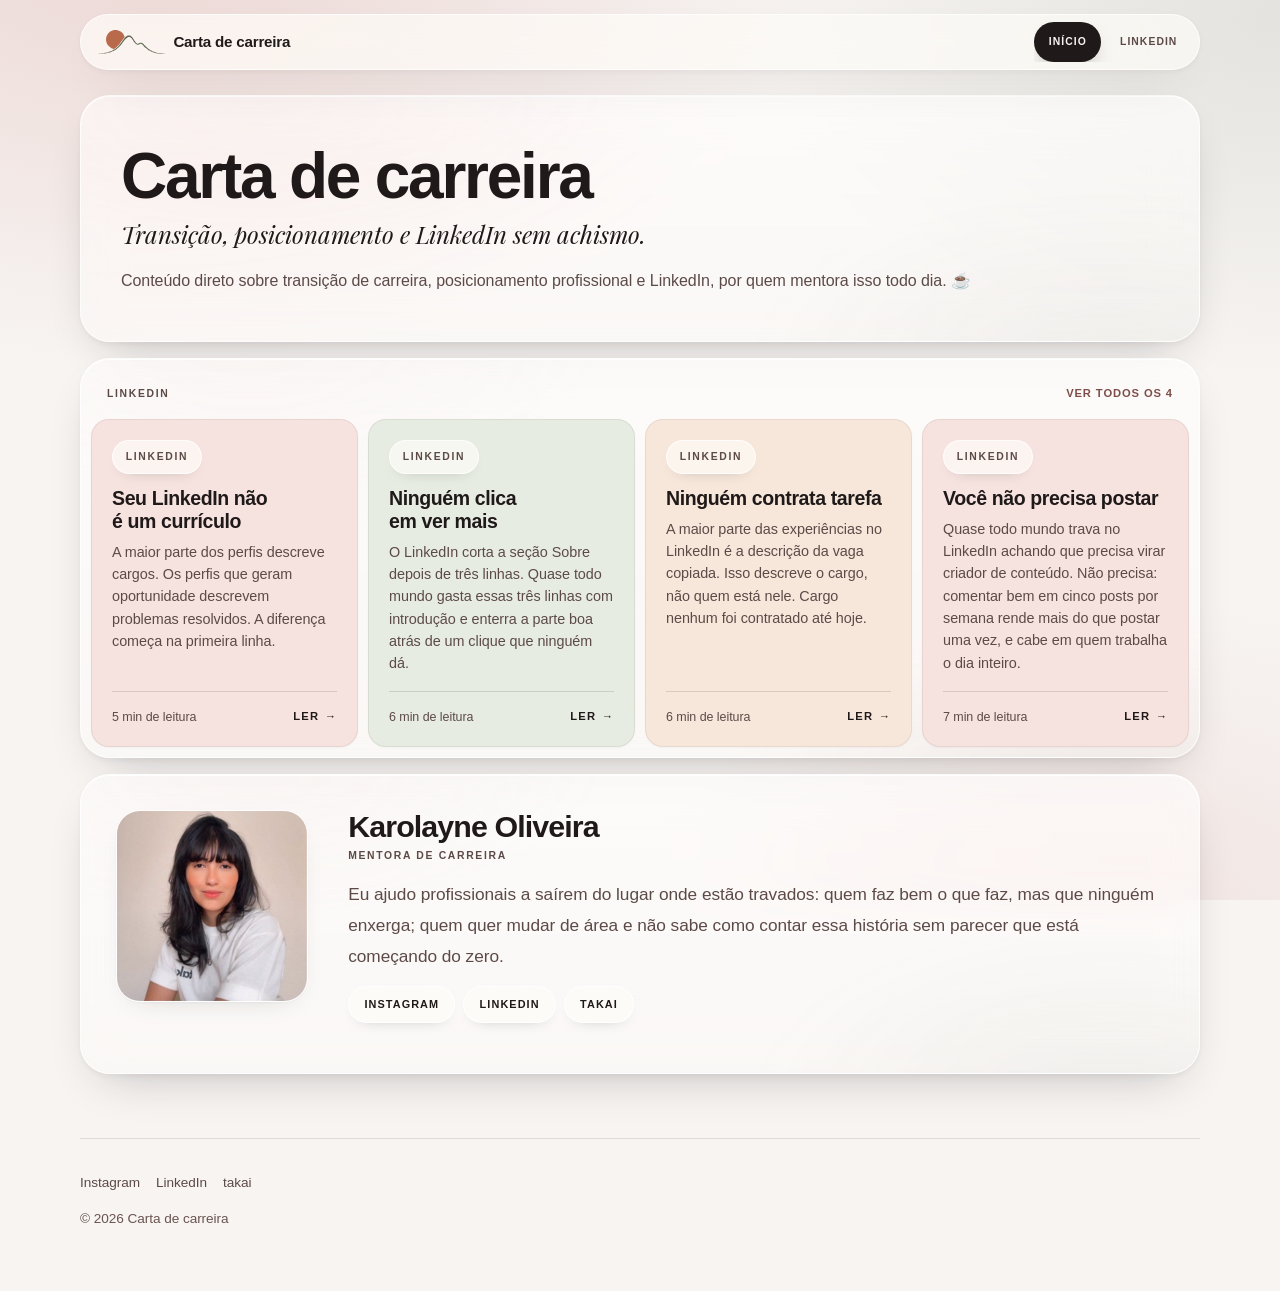
==== commit 0b1b88c4: "Põe os quatro cartões na mesma linha e dá tag de vidro à etiqueta Cada assunto da Carta tem quatro p" ====
--- a/docs/index.html
+++ b/docs/index.html
@@ -7,7 +7,7 @@
 <meta name="description" content="Conteúdo direto sobre transição de carreira, posicionamento profissional e LinkedIn, por quem mentora isso todo dia. ☕️" />
 <link rel="canonical" href="https://somostakai.github.io/karolayne/" />
 <link rel="icon" href="./assets/marca-takai.svg" />
-<link rel="stylesheet" href="./estilo.css?v=4457b0b1" />
+<link rel="stylesheet" href="./estilo.css?v=698fe8d3" />
 
 <meta property="og:type" content="website" />
 <meta property="og:title" content="Carta de carreira" />
--- a/docs/estilo.css
+++ b/docs/estilo.css
@@ -476,7 +476,7 @@
 
 /* ---------- capa ---------- */
 
-.pagina-larga { --largura: 68rem; }
+.pagina-larga { --largura: 70rem; }
 
 .hero {
   padding: clamp(2rem, 5vw, 3rem) clamp(1.35rem, 4vw, 2.5rem);
@@ -517,10 +517,24 @@
 }
 .grupo__todos:hover { color: var(--ink); text-decoration: underline; }
 
+/* Quatro por linha, porque cada assunto da Carta tem quatro partes. A grade
+   vai de 4 para 2 e de 2 para 1, sem passar por 3: em três colunas o quarto
+   cartão ficaria sozinho na linha de baixo, que é justamente o que a gente
+   não quer ver. As classes cards--1|2|3 cobrem o período em que a série ainda
+   não fechou e o grupo tem menos de quatro. */
 .cards {
   list-style: none; margin: 0; padding: 0;
   display: grid; gap: 10px;
-  grid-template-columns: repeat(auto-fill, minmax(17.5rem, 1fr));
+  grid-template-columns: minmax(0, 1fr);
+}
+@media (min-width: 36rem) {
+  .cards { grid-template-columns: repeat(2, minmax(0, 1fr)); }
+  .cards--1 { grid-template-columns: minmax(0, 1fr); }
+}
+@media (min-width: 68rem) {
+  .cards { grid-template-columns: repeat(4, minmax(0, 1fr)); }
+  .cards--1, .cards--2 { grid-template-columns: repeat(2, minmax(0, 1fr)); }
+  .cards--3 { grid-template-columns: repeat(3, minmax(0, 1fr)); }
 }
 .card {
   border-radius: var(--r-m); overflow: hidden;
@@ -533,17 +547,28 @@
 .card--3 { background: var(--card-3); }
 .card__link {
   display: flex; flex-direction: column; height: 100%;
-  padding: 1.5rem 1.4rem 1.25rem; gap: 0.55rem;
+  padding: 1.25rem 1.25rem 1.1rem; gap: 0.5rem;
   text-decoration: none; color: var(--ink);
 }
-.card__etiqueta { color: var(--ink-secondary); }
+.card__etiqueta {
+  align-self: flex-start;
+  padding: 0.4rem 0.8rem;
+  border-radius: 999px;
+  color: var(--ink-secondary);
+  background: var(--vidro);
+  border: 1px solid var(--vidro-borda);
+  -webkit-backdrop-filter: blur(14px) saturate(1.5);
+  backdrop-filter: blur(14px) saturate(1.5);
+  box-shadow: 0 6px 16px -12px rgba(31, 26, 25, 0.4);
+}
 .card__titulo {
   font-family: var(--titulo);
-  font-size: 1.32rem; line-height: 1.16; letter-spacing: -0.02em;
-  font-weight: 800; margin: 0.15rem 0 0;
+  font-size: 1.22rem; line-height: 1.18; letter-spacing: -0.02em;
+  font-weight: 800; margin: 0.3rem 0 0;
+  text-wrap: balance;
 }
 .card__resumo {
-  font-size: 0.95rem; line-height: 1.55;
+  font-size: 0.9rem; line-height: 1.55;
   color: var(--ink-secondary); margin: 0 0 0.5rem;
 }
 .card__rodape {
